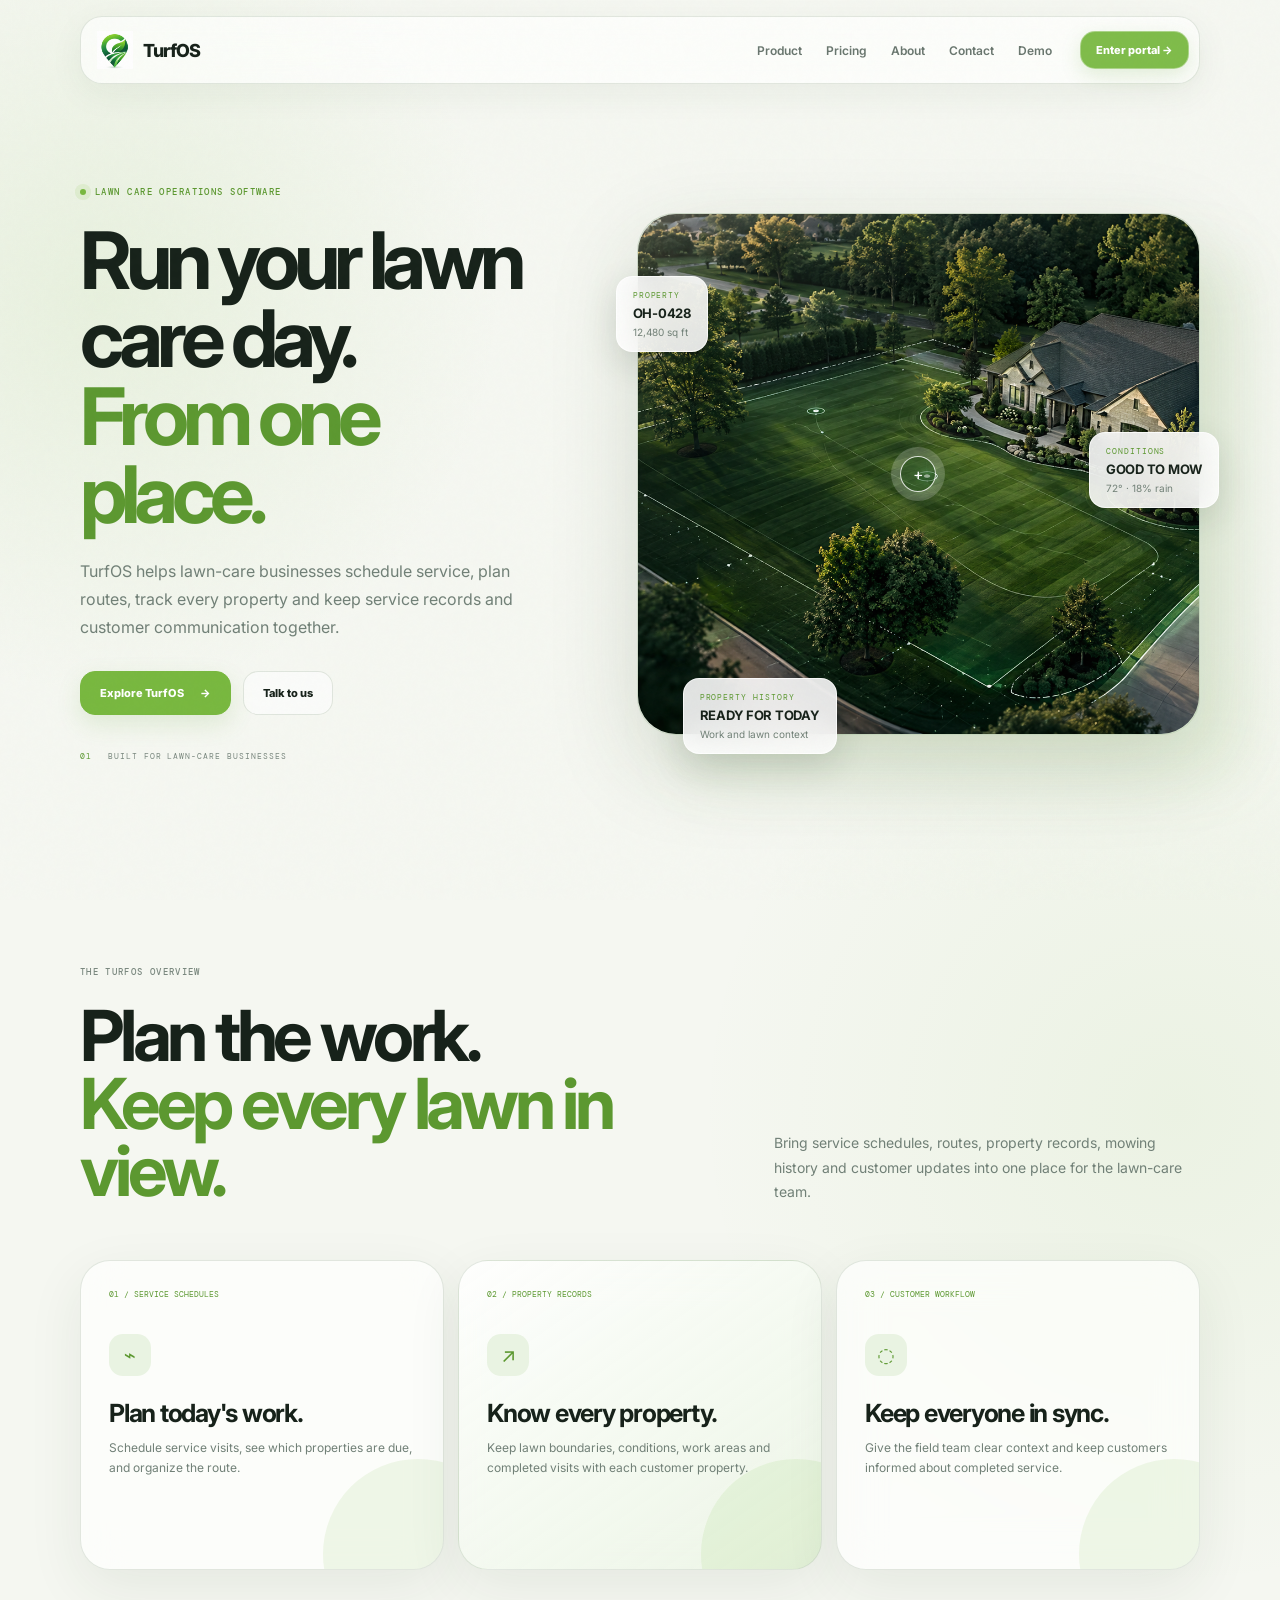
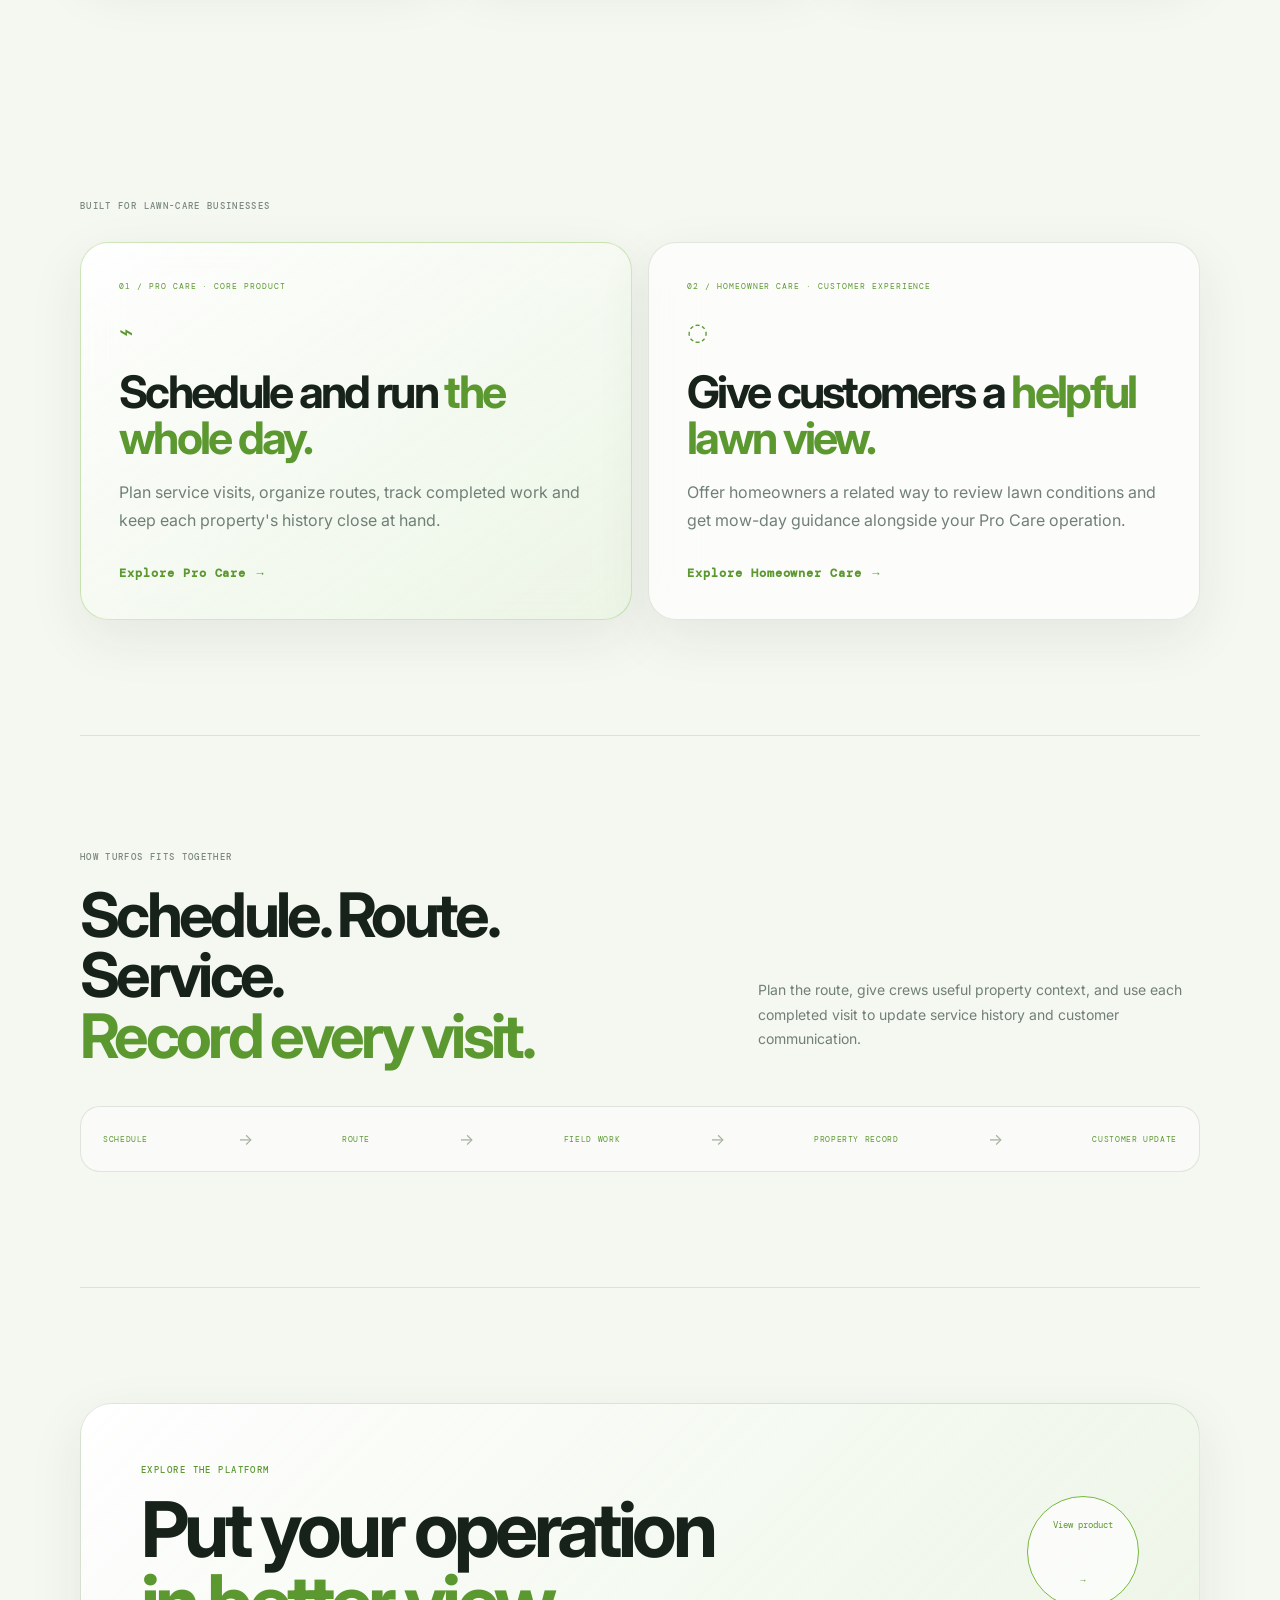
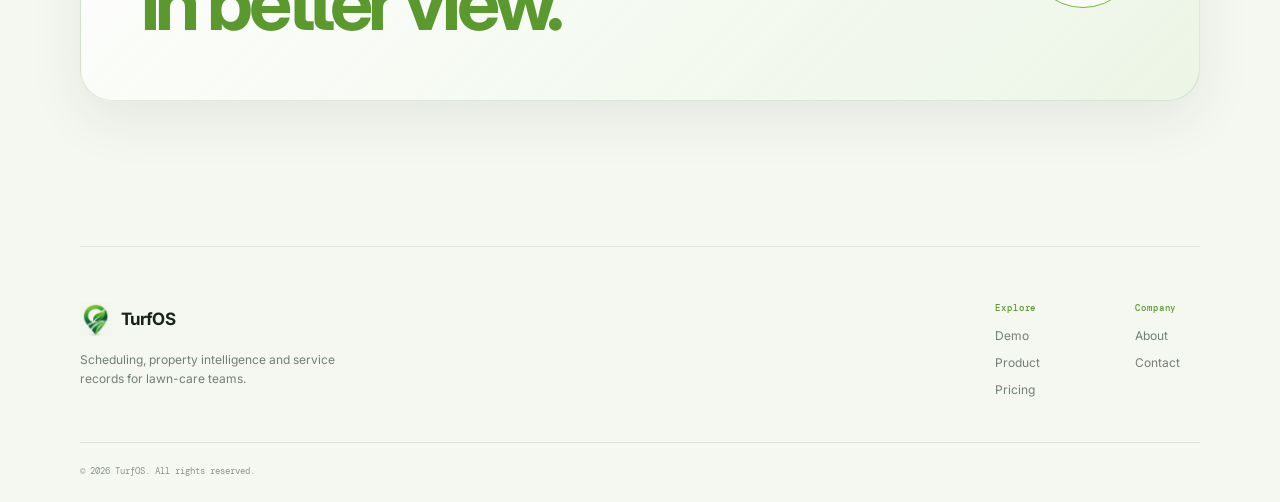
==== index.html @ 292973cb "Add files via upload" ====
<!DOCTYPE html>
<html lang="en">

<head>
  <meta charset="UTF-8">
  <meta name="viewport" content="width=device-width,initial-scale=1.0">
  <title>TurfOS — Home</title>
  <meta name="description" content="TurfOS helps lawn-care businesses schedule service, plan routes, track properties and keep customers informed.">
  <link rel="preconnect" href="https://fonts.googleapis.com">
  <link rel="preconnect" href="https://fonts.gstatic.com" crossorigin>
  <link
    href="https://fonts.googleapis.com/css2?family=DM+Mono:wght@400;500&family=Inter:wght@400;500;600;700;800&display=swap"
    rel="stylesheet">
  <link rel="stylesheet" href="styles/global.css">
  <link rel="stylesheet" href="styles/home.css">
</head>

<body>
  <div class="noise"></div>
  <header class="nav"><a class="logo" href="index.html"><img class="logo-image" src="assets/turfos-logo.png" alt="" aria-hidden="true"><span>TurfOS</span></a>
    <nav class="nav-links"><a href="pages/product.html">Product</a><a href="pages/pricing.html">Pricing</a><a
        href="pages/about.html">About</a><a href="pages/contact.html">Contact</a><a href="pages/demo.html">Demo</a>
    </nav><a class="nav-cta" href="https://business.turfoperatingsystem.com" target="_blank" rel="noopener noreferrer">Enter portal
      <span>→</span></a><button class="menu-toggle" aria-label="Open menu" aria-expanded="false">☰</button>
  </header>
  <div class="mobile-menu"><a href="pages/product.html">Product</a><a href="pages/pricing.html">Pricing</a><a
      href="pages/about.html">About</a><a href="pages/contact.html">Contact</a><a href="pages/demo.html">Demo</a><a
      class="mobile-portal" href="https://business.turfoperatingsystem.com" target="_blank" rel="noopener noreferrer">Enter portal
      <span>→</span></a></div>
  <main>
    <section class="hero">
      <div class="hero-copy">
        <div class="eyebrow"><span class="pulse"></span> LAWN CARE OPERATIONS SOFTWARE</div>
        <h1>Run your lawn care day.<br><em>From one place.</em></h1>
        <p class="hero-text">TurfOS helps lawn-care businesses schedule service, plan routes, track every property and keep service records and customer communication together.</p>
        <div class="hero-actions"><a class="button primary" href="pages/product.html">Explore TurfOS <span>→</span></a><a class="button ghost" href="pages/contact.html">Talk to us</a></div>
        <div class="micro-proof"><span>01</span> BUILT FOR LAWN-CARE BUSINESSES</div>
      </div>
      <div class="hero-visual"><img src="assets/hero-lawn.png" alt="Aerial view of a lawn property">
        <div class="map-card card-a"><span>PROPERTY</span><strong>OH-0428</strong><small>12,480 sq ft</small></div>
        <div class="map-card card-b"><span>CONDITIONS</span><strong>GOOD TO MOW</strong><small>72° · 18% rain</small></div>
        <div class="map-card card-c"><span>PROPERTY HISTORY</span><strong>READY FOR TODAY</strong><small>Work and lawn context</small></div>
        <div class="crosshair">+</div>
      </div>
    </section>

    <section class="overview section reveal">
      <div class="section-label">THE TURFOS OVERVIEW</div>
      <div class="overview-head">
        <h2>Plan the work.<br><span>Keep every lawn in view.</span></h2>
        <p>Bring service schedules, routes, property records, mowing history and customer updates into one place for the lawn-care team.</p>
      </div>
      <div class="overview-cards">
        <article class="overview-card glass"><div class="card-number">01 / SERVICE SCHEDULES</div><div class="overview-icon">⌁</div><h3>Plan today's work.</h3><p>Schedule service visits, see which properties are due, and organize the route.</p></article>
        <article class="overview-card glass featured"><div class="card-number">02 / PROPERTY RECORDS</div><div class="overview-icon">↗</div><h3>Know every property.</h3><p>Keep lawn boundaries, conditions, work areas and completed visits with each customer property.</p></article>
        <article class="overview-card glass"><div class="card-number">03 / CUSTOMER WORKFLOW</div><div class="overview-icon">◌</div><h3>Keep everyone in sync.</h3><p>Give the field team clear context and keep customers informed about completed service.</p></article>
      </div>
    </section>

    <section class="audience section reveal">
      <div class="section-label">BUILT FOR LAWN-CARE BUSINESSES</div>
      <div class="audience-grid">
        <article class="audience-card glass business-primary"><div class="card-index">01 / PRO CARE · CORE PRODUCT</div><div class="audience-icon">⌁</div><h2>Schedule and run <span>the whole day.</span></h2><p>Plan service visits, organize routes, track completed work and keep each property's history close at hand.</p><a class="text-link" href="pages/product.html#operations">Explore Pro Care <span>→</span></a></article>
        <article class="audience-card glass"><div class="card-index">02 / HOMEOWNER CARE · CUSTOMER EXPERIENCE</div><div class="audience-icon">◌</div><h2>Give customers a <span>helpful lawn view.</span></h2><p>Offer homeowners a related way to review lawn conditions and get mow-day guidance alongside your Pro Care operation.</p><a class="text-link" href="pages/product.html#homeowner">Explore Homeowner Care <span>→</span></a></article>
      </div>
    </section>

    <section class="one-system section reveal">
      <div class="section-label">HOW TURFOS FITS TOGETHER</div>
      <div class="one-system-head">
        <h2>Schedule. Route. Service.<br><span>Record every visit.</span></h2>
        <p>Plan the route, give crews useful property context, and use each completed visit to update service history and customer communication.</p>
      </div>
      <div class="system-flow"><div>SCHEDULE</div><i>→</i><div>ROUTE</div><i>→</i><div>FIELD WORK</div><i>→</i><div>PROPERTY RECORD</div><i>→</i><div>CUSTOMER UPDATE</div></div>
    </section>

    <section class="cta section reveal">
      <div class="cta-grid"><div><div class="eyebrow">EXPLORE THE PLATFORM</div><h2>Put your operation<br><em>in better view.</em></h2></div><a class="circle-button" href="pages/product.html">View product <span>→</span></a></div>
    </section>
  </main>
  <footer>
    <div class="footer-brand">
      <div class="footer-logo"><img class="logo-image" src="assets/turfos-logo.png" alt="" aria-hidden="true"><strong>TurfOS</strong></div>
      <p>Scheduling, property intelligence and service records for lawn-care teams.</p>
    </div>
    <div class="footer-links">
      <div><b>Explore</b><a href="pages/demo.html">Demo</a><a href="pages/product.html">Product</a><a
          href="pages/pricing.html">Pricing</a></div>
      <div><b>Company</b><a href="pages/about.html">About</a><a href="pages/contact.html">Contact</a></div>
    </div>
    <div class="copyright">© 2026 TurfOS. All rights reserved.</div>
  </footer>
  <script src="scripts/script.js"></script>
</body>

</html>
---- styles/global.css ----
:root{
  --bg:#f5f7f1;
  --surface:rgba(255,255,255,.68);
  --surface-strong:rgba(255,255,255,.86);
  --surface-soft:rgba(239,246,234,.66);
  --line:rgba(91,117,83,.17);
  --line-strong:rgba(91,117,83,.26);
  --text:#17221a;
  --muted:#718077;
  --green:#78b83f;
  --green-dark:#5c9830;
  --green-pale:#e9f3e2;
  --shadow:0 18px 55px rgba(37,61,36,.08);
  --shadow-hover:0 28px 75px rgba(37,61,36,.13);
  --radius:28px;
  --container:min(1440px, calc(100vw - 160px));
  --sans:"Inter",system-ui,-apple-system,BlinkMacSystemFont,"Segoe UI",sans-serif;
  --mono:"DM Mono",ui-monospace,SFMono-Regular,monospace;
}
*{box-sizing:border-box}
html{scroll-behavior:smooth}
body{
  margin:0;
  min-width:0;
  overflow-x:hidden;
  background:
    radial-gradient(circle at 8% 8%,rgba(120,184,63,.11),transparent 25rem),
    radial-gradient(circle at 92% 30%,rgba(120,184,63,.08),transparent 30rem),
    var(--bg);
  color:var(--text);
  font-family:var(--sans);
  -webkit-font-smoothing:antialiased;
}
img{max-width:100%;display:block}
a{color:inherit}
button,input,textarea{font:inherit}
.noise{position:fixed;inset:0;pointer-events:none;z-index:50;opacity:.018;background-image:url("data:image/svg+xml,%3Csvg viewBox='0 0 160 160' xmlns='http://www.w3.org/2000/svg'%3E%3Cfilter id='n'%3E%3CfeTurbulence type='fractalNoise' baseFrequency='.8' numOctaves='3' stitchTiles='stitch'/%3E%3C/filter%3E%3Crect width='100%25' height='100%25' filter='url(%23n)'/%3E%3C/svg%3E")}
.container{width:var(--container);margin-inline:auto}
.nav{
  position:sticky;top:16px;z-index:40;
  width:var(--container);height:68px;margin:16px auto 0;
  padding:0 10px 0 16px;
  display:flex;align-items:center;gap:28px;
  border:1px solid var(--line);
  border-radius:22px;
  background:rgba(255,255,255,.68);
  backdrop-filter:blur(24px) saturate(145%);
  -webkit-backdrop-filter:blur(24px) saturate(145%);
  box-shadow:0 10px 35px rgba(40,60,40,.06);
}
.logo{display:flex;align-items:center;gap:10px;text-decoration:none;font-weight:800;letter-spacing:-.045em;font-size:18px;margin-right:auto}
.logo-mark{
  width:32px;height:32px;border-radius:11px;display:grid;place-items:center;
  color:#fff;background:linear-gradient(145deg,#91ca58,#65a737);
  box-shadow:0 5px 16px rgba(95,159,50,.22);
  font-size:14px;
}
.nav-links{display:flex;align-items:center;gap:24px}
.nav-links a{text-decoration:none;color:#69766e;font-size:12px;font-weight:600;transition:color .25s}
.nav-links a:hover,.nav-links a.active{color:var(--text)}
.nav-cta{
  flex-shrink:0;
  white-space:nowrap;
  text-decoration:none;background:rgba(120,184,63,.94);color:#fff;
  border:1px solid rgba(255,255,255,.35);border-radius:15px;
  padding:11px 15px;font-size:11px;font-weight:800;
  box-shadow:0 7px 20px rgba(95,159,50,.17);
  transition:transform .25s,box-shadow .25s;
}
.nav-cta:hover{transform:translateY(-2px);box-shadow:0 12px 28px rgba(95,159,50,.22)}
.menu-toggle{display:none;border:0;background:var(--surface-strong);width:42px;height:42px;border-radius:14px;color:var(--text);cursor:pointer}
.mobile-menu{
  display:none;position:fixed;z-index:35;top:92px;left:50%;transform:translateX(-50%);
  width:var(--container);padding:14px;
  border:1px solid var(--line);border-radius:24px;
  background:rgba(255,255,255,.84);backdrop-filter:blur(26px);
  box-shadow:var(--shadow);
}
.mobile-menu.open{display:grid}
.mobile-menu a{padding:15px 14px;border-radius:15px;text-decoration:none;color:var(--text);font-size:14px;font-weight:700}
.mobile-menu a:hover{background:var(--green-pale)}
.mobile-menu .mobile-portal{margin-top:6px;background:var(--green);color:#fff;text-align:center;box-shadow:0 8px 20px rgba(95,159,50,.16)}
.mobile-menu .mobile-portal:hover{background:var(--green-dark);color:#fff}
.eyebrow{font:500 9px var(--mono);letter-spacing:.16em;color:var(--green-dark);display:flex;align-items:center;gap:9px}
.pulse{width:6px;height:6px;border-radius:50%;background:var(--green);box-shadow:0 0 0 5px rgba(120,184,63,.12)}
h1,h2,h3,p{overflow-wrap:break-word}
h1{font-size:clamp(54px,7vw,100px);line-height:.91;letter-spacing:-.075em;margin:24px 0 28px}
h1 em,h2 span{color:var(--green-dark);font-style:normal}
h2{letter-spacing:-.06em}
.lead{font-size:20px;line-height:1.55;color:#6d7b72}
.page-hero{width:var(--container);margin:0 auto;padding:125px 0 90px}
.page-hero p{max-width:650px;color:var(--muted);font-size:17px;line-height:1.7}
.section{width:var(--container);margin-inline:auto;padding:110px 0}
.section-label{font:500 9px var(--mono);letter-spacing:.15em;color:#7a887f}
.button{
  display:inline-flex;align-items:center;justify-content:center;gap:16px;
  border:1px solid var(--line);border-radius:15px;padding:14px 19px;
  text-decoration:none;font-size:11px;font-weight:800;cursor:pointer;
  transition:transform .3s,box-shadow .3s,background .3s;
}
.button:hover{transform:translateY(-3px);box-shadow:0 12px 28px rgba(37,61,36,.10)}
.button.primary{color:#fff;background:var(--green);border-color:var(--green);box-shadow:0 9px 25px rgba(95,159,50,.15)}
.button.ghost{background:rgba(255,255,255,.54);color:var(--text)}
.button.full{width:100%}
.glass{
  background:var(--surface);
  border:1px solid var(--line);
  backdrop-filter:blur(22px) saturate(145%);
  -webkit-backdrop-filter:blur(22px) saturate(145%);
  box-shadow:var(--shadow);
}
footer{
  width:var(--container);margin:30px auto 0;
  border-top:1px solid var(--line);
  padding:55px 0 25px;
  display:grid;grid-template-columns:1fr 1fr;gap:45px;
}
.footer-brand p{color:var(--muted);font-size:12px;max-width:270px;line-height:1.6}
.footer-brand strong{margin-left:9px}
.footer-links{display:flex;justify-content:flex-end;gap:75px}
.footer-links div{display:flex;flex-direction:column;gap:12px}
.footer-links b{font:500 9px var(--mono);color:var(--green-dark);letter-spacing:.1em}
.footer-links a{text-decoration:none;color:var(--muted);font-size:12px}
.footer-links a:hover{color:var(--text)}
.copyright{grid-column:1/-1;border-top:1px solid var(--line);padding-top:22px;color:#8a958d;font:9px var(--mono)}
.reveal{opacity:0;transform:translateY(28px);transition:opacity .8s cubic-bezier(.2,.8,.2,1),transform .8s cubic-bezier(.2,.8,.2,1)}
.reveal.visible{opacity:1;transform:none}

@media(max-width:900px){
  :root{--container:calc(100vw - 32px)}
  .nav{top:8px;margin-top:8px;height:62px;border-radius:19px}
  .nav-links,.nav-cta{display:none}
  .menu-toggle{display:block}
  .page-hero{padding:90px 0 65px}
  h1{font-size:clamp(48px,14vw,76px)}
  .section{padding:75px 0}
  footer{grid-template-columns:1fr;padding-top:45px}
  .footer-links{justify-content:flex-start}
  .copyright{grid-column:1}
}
@media(max-width:560px){
  .mobile-menu{top:78px}
  .page-hero{padding-top:72px}
  .hero-actions{flex-direction:column;align-items:stretch}
  .button{width:100%}
  .footer-links{gap:45px}
}
/* Final TurfOS footer alignment */
footer{width:var(--container);margin:30px auto 0;padding:55px 0 25px;display:grid;grid-template-columns:1fr auto;grid-template-rows:auto auto;column-gap:100px;row-gap:45px;border-top:1px solid var(--line)}.footer-logo{display:flex;align-items:center}.footer-brand strong{margin-left:9px;font-size:17px;letter-spacing:-.04em}.footer-brand p{margin:14px 0 0;color:var(--muted);font-size:12px;line-height:1.6;max-width:270px}.footer-links{display:flex;justify-content:flex-end;align-items:flex-start;gap:75px}.footer-links div{display:flex;flex-direction:column;gap:12px;min-width:65px}.footer-links b{font:500 9px var(--mono);color:var(--green-dark);letter-spacing:.1em;margin-bottom:2px}.footer-links a{text-decoration:none;color:var(--muted);font-size:12px}.copyright{grid-column:1/-1;border-top:1px solid var(--line);padding-top:22px;color:#8a958d;font:9px var(--mono)}@media(max-width:900px){footer{grid-template-columns:1fr;grid-template-rows:auto auto auto;gap:35px;padding-top:45px}.footer-links{justify-content:flex-start}.copyright{grid-column:1}}

/* TurfOS brand mark */
.logo-image{display:block;width:36px;height:38px;flex:0 0 auto;object-fit:contain;mix-blend-mode:multiply}.footer-logo .logo-image{width:32px;height:34px}
---- styles/home.css ----
.home-hero {
    width: var(--container);
    margin: 0 auto;
    min-height: calc(100vh - 110px);
    padding: 105px 0 85px;
    display: grid;
    grid-template-columns: 1fr .92fr;
    gap: 7vw;
    align-items: center
}

.home-hero-copy {
    max-width: 760px
}

.home-hero h1 {
    max-width: 760px;
    margin: 25px 0 28px;
    font-size: clamp(58px, 7.1vw, 104px)
}

.home-hero h1 em {
    display: block
}

.home-hero-copy>p {
    max-width: 650px;
    color: var(--muted);
    font-size: 16px;
    line-height: 1.75
}

.home-note {
    margin-top: 34px;
    color: #7a887f;
    font: 8px var(--mono);
    letter-spacing: .13em
}

.home-note span {
    color: var(--green-dark);
    margin-right: 10px
}

.home-hero-visual {
    position: relative;
    min-height: 580px;
    display: grid;
    place-items: center
}

.home-hero-visual:before {
    content: "";
    position: absolute;
    width: 500px;
    height: 500px;
    border-radius: 50%;
    background: radial-gradient(circle, rgba(120, 184, 63, .18), rgba(120, 184, 63, 0) 67%);
    filter: blur(5px)
}

.orb {
    position: absolute;
    border: 1px solid rgba(120, 184, 63, .17);
    border-radius: 50%
}

.orb-one {
    width: 470px;
    height: 470px
}

.orb-two {
    width: 610px;
    height: 610px;
    border-color: rgba(120, 184, 63, .08)
}

.home-preview {
    position: relative;
    width: min(100%, 550px);
    min-height: 430px;
    border-radius: 34px;
    padding: 25px;
    overflow: hidden;
    background: rgba(255, 255, 255, .72);
    box-shadow: 0 30px 90px rgba(37, 61, 36, .13)
}

.preview-top {
    display: flex;
    justify-content: space-between;
    padding-bottom: 18px;
    border-bottom: 1px solid var(--line);
    font: 8px var(--mono);
    color: #7d8a82
}

.preview-top span:last-child {
    color: var(--green-dark)
}

.preview-main {
    display: flex;
    justify-content: space-between;
    gap: 25px;
    align-items: flex-start;
    padding: 48px 12px 42px
}

.preview-label {
    display: block;
    font: 8px var(--mono);
    letter-spacing: .12em;
    color: var(--green-dark);
    margin-bottom: 12px
}

.preview-copy strong {
    display: block;
    font-size: 42px;
    letter-spacing: -.06em;
    line-height: 1
}

.preview-copy p {
    max-width: 280px;
    color: var(--muted);
    font-size: 12px;
    line-height: 1.65;
    margin-top: 16px
}

.preview-status {
    display: flex;
    align-items: center;
    gap: 8px;
    font: 8px var(--mono);
    color: var(--green-dark);
    white-space: nowrap
}

.preview-status i {
    width: 7px;
    height: 7px;
    border-radius: 50%;
    background: var(--green);
    box-shadow: 0 0 0 7px rgba(120, 184, 63, .1)
}

.preview-grid {
    display: grid;
    grid-template-columns: repeat(3, 1fr);
    border-top: 1px solid var(--line);
    border-bottom: 1px solid var(--line)
}

.preview-grid div {
    padding: 23px 12px;
    border-right: 1px solid var(--line)
}

.preview-grid div:last-child {
    border-right: 0
}

.preview-grid span {
    display: block;
    font: 7px var(--mono);
    color: #849087;
    margin-bottom: 9px
}

.preview-grid strong {
    font-size: 17px;
    letter-spacing: -.03em
}

.preview-bottom {
    display: flex;
    justify-content: space-between;
    padding: 20px 12px 0;
    color: #9aa59e;
    font: 7px var(--mono);
    letter-spacing: .12em
}

.floating-pill {
    position: absolute;
    padding: 10px 13px;
    border: 1px solid var(--line);
    border-radius: 999px;
    background: rgba(255, 255, 255, .78);
    backdrop-filter: blur(18px);
    box-shadow: 0 12px 30px rgba(37, 61, 36, .08);
    font: 7px var(--mono);
    color: var(--green-dark);
    z-index: 2
}

.pill-left {
    left: 0;
    bottom: 85px
}

.pill-right {
    right: 0;
    top: 100px
}

.home-strip {
    width: 100%;
    border-top: 1px solid var(--line);
    border-bottom: 1px solid var(--line);
    min-height: 82px;
    display: flex;
    align-items: center;
    justify-content: center;
    gap: 28px;
    color: #78857d;
    font: 8px var(--mono);
    letter-spacing: .15em
}

.home-strip span {
    color: #b0b9b2
}

.home-strip .green {
    color: var(--green-dark)
}

.overview-head,
.audience-overview-head {
    display: grid;
    grid-template-columns: 1fr .72fr;
    gap: 8vw;
    align-items: end;
    margin-top: 24px
}

.overview-head h2,
.audience-overview-head h2 {
    font-size: clamp(44px, 5.5vw, 76px);
    line-height: .96;
    margin: 0
}

.overview-head p,
.audience-overview-head p {
    color: var(--muted);
    font-size: 14px;
    line-height: 1.75;
    max-width: 570px;
    margin: 0
}

.overview-cards {
    display: grid;
    grid-template-columns: repeat(3, 1fr);
    gap: 14px;
    margin-top: 55px
}

.overview-card {
    min-height: 310px;
    border-radius: 30px;
    padding: 28px;
    display: flex;
    flex-direction: column;
    position: relative;
    overflow: hidden
}

.overview-card:after {
    content: "";
    position: absolute;
    width: 190px;
    height: 190px;
    right: -70px;
    bottom: -80px;
    border-radius: 50%;
    background: rgba(120, 184, 63, .1)
}

.overview-card.featured {
    background: linear-gradient(145deg, rgba(255, 255, 255, .86), rgba(233, 244, 226, .75))
}

.card-number {
    font: 8px var(--mono);
    color: var(--green-dark)
}

.overview-icon {
    width: 42px;
    height: 42px;
    border-radius: 14px;
    display: grid;
    place-items: center;
    margin-top: 35px;
    background: var(--green-pale);
    color: var(--green-dark);
    font-size: 20px
}

.overview-card h3 {
    font-size: 25px;
    letter-spacing: -.05em;
    margin: 22px 0 10px
}

.overview-card p {
    max-width: 330px;
    color: var(--muted);
    font-size: 12px;
    line-height: 1.7;
    margin: 0
}

.story {
    display: grid;
    grid-template-columns: .32fr 1fr;
    column-gap: 7vw;
    row-gap: 45px;
    align-items: start
}

.story-label {
    display: flex;
    justify-content: space-between;
    flex-direction: column;
    min-height: 125px
}

.story-index {
    font: 8px var(--mono);
    color: #a0aaa3
}

.story-content h2 {
    font-size: clamp(46px, 6vw, 84px);
    line-height: .93;
    margin: 0 0 25px
}

.story-content p {
    max-width: 690px;
    color: var(--muted);
    line-height: 1.7
}

.story-content .text-link {
    margin-top: 22px
}

.text-link {
    display: inline-flex;
    gap: 12px;
    align-items: center;
    text-decoration: none;
    color: var(--green-dark);
    font: 500 9px var(--mono);
    letter-spacing: .08em
}

.text-link span {
    transition: transform .25s
}

.text-link:hover span {
    transform: translateX(4px)
}

.story-visual {
    grid-column: 2;
    border-radius: 32px;
    min-height: 250px;
    padding: 35px;
    display: grid;
    grid-template-columns: repeat(4, 1fr);
    gap: 14px;
    align-items: center;
    position: relative;
    overflow: hidden;
    background: linear-gradient(135deg, rgba(255, 255, 255, .82), rgba(238, 246, 234, .6))
}

.flow-line {
    position: absolute;
    left: 12%;
    right: 12%;
    top: 50%;
    height: 1px;
    background: linear-gradient(90deg, var(--line), var(--green), var(--line));
    z-index: 0
}

.flow-node {
    position: relative;
    z-index: 1;
    min-height: 120px;
    padding: 20px;
    border: 1px solid var(--line);
    border-radius: 23px;
    background: rgba(255, 255, 255, .72);
    display: flex;
    flex-direction: column;
    justify-content: center;
    box-shadow: 0 12px 30px rgba(37, 61, 36, .05)
}

.flow-node span {
    font: 8px var(--mono);
    color: var(--green-dark)
}

.flow-node b {
    font-size: 15px;
    margin-top: 13px
}

.flow-node small {
    font-size: 9px;
    color: var(--muted);
    margin-top: 5px
}

.audience-panels {
    display: grid;
    grid-template-columns: 1fr 1fr;
    gap: 14px;
    margin-top: 55px
}

.audience-panel {
    min-height: 350px;
    border-radius: 32px;
    padding: 30px;
    display: flex;
    flex-direction: column;
    justify-content: space-between;
    position: relative;
    overflow: hidden
}

.audience-panel:after {
    content: "";
    position: absolute;
    width: 280px;
    height: 280px;
    border-radius: 50%;
    right: -100px;
    bottom: -130px;
    background: rgba(120, 184, 63, .1)
}

.audience-panel.pro {
    background: linear-gradient(135deg, rgba(255, 255, 255, .86), rgba(237, 245, 233, .72))
}

.audience-panel.home {
    background: linear-gradient(135deg, rgba(247, 250, 245, .86), rgba(255, 255, 255, .76))
}

.panel-top {
    display: flex;
    justify-content: space-between;
    font: 8px var(--mono);
    color: #7f8c84;
    letter-spacing: .1em
}

.panel-top span:last-child {
    color: var(--green-dark)
}

.audience-panel h3 {
    font-size: clamp(35px, 4vw, 54px);
    line-height: .98;
    letter-spacing: -.06em;
    margin: 20px 0 12px
}

.audience-panel p {
    max-width: 500px;
    color: var(--muted);
    font-size: 13px;
    line-height: 1.7
}

.audience-panel .text-link {
    margin-top: 25px
}

.simple-platform {
    display: grid;
    grid-template-columns: .9fr 1.1fr;
    gap: 9vw;
    align-items: center
}

.simple-platform-copy h2 {
    font-size: clamp(42px, 5vw, 67px);
    line-height: .96;
    margin: 20px 0
}

.simple-platform-copy p {
    max-width: 600px;
    color: var(--muted);
    font-size: 14px;
    line-height: 1.75
}

.simple-platform-copy .button {
    margin-top: 15px
}

.simple-platform-visual {
    min-height: 520px;
    display: grid;
    place-items: center;
    position: relative
}

.ecosystem-card {
    position: relative;
    width: min(100%, 590px);
    height: 480px;
    border-radius: 34px;
    overflow: hidden;
    background: linear-gradient(145deg, rgba(255, 255, 255, .83), rgba(236, 245, 231, .62))
}

.eco-center {
    position: absolute;
    left: 50%;
    top: 50%;
    transform: translate(-50%, -50%);
    width: 130px;
    height: 130px;
    border-radius: 50%;
    background: rgba(255, 255, 255, .9);
    border: 1px solid var(--line);
    display: grid;
    place-items: center;
    align-content: center;
    gap: 6px;
    box-shadow: 0 20px 50px rgba(37, 61, 36, .1);
    z-index: 2
}

.eco-center span {
    width: 34px;
    height: 34px;
    display: grid;
    place-items: center;
    border-radius: 11px;
    background: var(--green);
    color: white;
    font-weight: 700
}

.eco-center b {
    font-size: 13px
}

.eco-node {
    position: absolute;
    padding: 15px 18px;
    border: 1px solid var(--line);
    border-radius: 18px;
    background: rgba(255, 255, 255, .72);
    box-shadow: 0 12px 30px rgba(37, 61, 36, .06);
    z-index: 2
}

.eco-node b {
    display: block;
    font-size: 11px
}

.eco-node small {
    display: block;
    color: var(--muted);
    font-size: 8px;
    margin-top: 4px
}

.eco-one {
    left: 11%;
    top: 17%
}

.eco-two {
    right: 10%;
    top: 22%
}

.eco-three {
    left: 12%;
    bottom: 17%
}

.eco-four {
    right: 11%;
    bottom: 14%
}

.eco-line {
    position: absolute;
    height: 1px;
    background: linear-gradient(90deg, var(--line), var(--green));
    transform-origin: left center;
    z-index: 1
}

.line-one {
    width: 150px;
    left: 31%;
    top: 38%;
    transform: rotate(17deg)
}

.line-two {
    width: 155px;
    left: 62%;
    top: 39%;
    transform: rotate(159deg)
}

.line-three {
    width: 155px;
    left: 31%;
    top: 62%;
    transform: rotate(-17deg)
}

.line-four {
    width: 155px;
    left: 62%;
    top: 62%;
    transform: rotate(197deg)
}

.home-cta {
    display: flex;
    justify-content: space-between;
    gap: 50px;
    align-items: end;
    border-top: 1px solid var(--line);
    padding-bottom: 125px
}

.cta-copy {
    max-width: 850px
}

.cta-copy h2 {
    font-size: clamp(45px, 6vw, 80px);
    line-height: .95;
    margin: 20px 0 0
}

.cta-copy h2 em {
    color: var(--green-dark);
    font-style: normal
}

.cta-actions {
    display: flex;
    align-items: center;
    gap: 25px;
    flex-shrink: 0
}

.cta-actions .button {
    white-space: nowrap
}

@media(max-width:1050px) {
    .home-hero {
        grid-template-columns: 1fr;
        min-height: auto;
        gap: 40px
    }

    .home-hero-visual {
        min-height: 500px
    }

    .overview-head,
    .audience-overview-head,
    .simple-platform {
        grid-template-columns: 1fr;
        gap: 25px
    }

    .story {
        grid-template-columns: 1fr
    }

    .story-label {
        min-height: 0;
        display: flex;
        flex-direction: row
    }

    .story-visual {
        grid-column: auto
    }

    .simple-platform-visual {
        min-height: 460px
    }

    .home-cta {
        align-items: flex-start;
        flex-direction: column
    }

    .cta-actions {
        width: 100%
    }
}

@media(max-width:900px) {

    .overview-cards,
    .audience-panels {
        grid-template-columns: 1fr
    }

    .overview-card {
        min-height: 260px
    }

    .story-visual {
        grid-template-columns: 1fr 1fr
    }

    .flow-line {
        left: 25%;
        right: 25%;
        top: 25%;
        bottom: 25%;
        width: 1px;
        height: auto;
        background: linear-gradient(var(--line), var(--green), var(--line))
    }

    .home-strip {
        gap: 14px;
        flex-wrap: wrap;
        padding: 20px
    }

    .home-hero {
        padding-top: 80px
    }

    .home-hero-visual {
        min-height: 450px
    }

    .home-preview {
        min-height: 390px
    }

    .floating-pill {
        display: none
    }
}

@media(max-width:560px) {
    .home-hero h1 {
        font-size: clamp(50px, 15vw, 72px)
    }

    .home-hero-visual {
        min-height: 360px
    }

    .orb-one {
        width: 300px;
        height: 300px
    }

    .orb-two {
        width: 380px;
        height: 380px
    }

    .home-preview {
        min-height: 340px;
        padding: 18px;
        border-radius: 25px
    }

    .preview-main {
        padding: 35px 5px 30px;
        display: block
    }

    .preview-copy strong {
        font-size: 31px
    }

    .preview-status {
        margin-top: 20px
    }

    .preview-grid {
        grid-template-columns: 1fr
    }

    .preview-grid div {
        border-right: 0;
        border-bottom: 1px solid var(--line);
        padding: 15px
    }

    .preview-grid div:last-child {
        border-bottom: 0
    }

    .preview-bottom {
        padding-top: 15px
    }

    .story-visual {
        grid-template-columns: 1fr;
        padding: 20px
    }

    .flow-line {
        display: none
    }

    .flow-node {
        min-height: 90px
    }

    .ecosystem-card {
        height: 390px
    }

    .eco-one {
        left: 6%;
        top: 12%
    }

    .eco-two {
        right: 6%;
        top: 18%
    }

    .eco-three {
        left: 6%;
        bottom: 12%
    }

    .eco-four {
        right: 6%;
        bottom: 10%
    }

    .eco-center {
        width: 110px;
        height: 110px
    }

    .line-one,
    .line-two,
    .line-three,
    .line-four {
        width: 95px
    }

    .cta-actions {
        align-items: stretch;
        flex-direction: column
    }

    .cta-actions .button {
        width: 100%
    }
}
/* Restore the current homepage markup's layout. */
.hero {
    width: var(--container);
    min-height: min(760px, calc(100vh - 100px));
    margin: 0 auto;
    padding: clamp(64px, 8vw, 112px) 0 clamp(56px, 7vw, 92px);
    display: grid;
    grid-template-columns: minmax(0, .92fr) minmax(0, 1.08fr);
    align-items: center;
    gap: clamp(36px, 6vw, 88px);
}

.hero-copy { max-width: 640px; position: relative; z-index: 1; }
.hero-copy h1 {
    max-width: 650px;
    margin: 24px 0 24px;
    font-size: clamp(52px, 6.2vw, 86px);
    line-height: .98;
    letter-spacing: -.075em;
}
.hero-copy h1 em { display: block; color: var(--green-dark); font-style: normal; }
.hero-text { max-width: 540px; color: var(--muted); font-size: clamp(15px, 1.25vw, 17px); line-height: 1.75; }
.hero-actions { display: flex; align-items: center; flex-wrap: wrap; gap: 12px; margin-top: 30px; }
.micro-proof { margin-top: 36px; color: #7a887f; font: 8px var(--mono); letter-spacing: .12em; }
.micro-proof span { color: var(--green-dark); margin-right: 10px; }
.hero-visual {
    position: relative;
    isolation: isolate;
    min-width: 0;
    width: 100%;
    aspect-ratio: 1.08 / 1;
    max-height: 590px;
    border: 1px solid rgba(91,117,83,.18);
    border-radius: clamp(24px, 3vw, 38px);
    background: #e9f0e4;
    box-shadow: 0 30px 90px rgba(37,61,36,.15);
}
.hero-visual:before { content:""; position:absolute; z-index:-1; inset:8% -8% -8% 8%; border-radius:inherit; background:rgba(120,184,63,.11); filter:blur(30px); }
.hero-visual > img { width:100%; height:100%; object-fit:cover; border-radius:inherit; }
.map-card {
    position:absolute; z-index:2; display:flex; flex-direction:column; gap:5px;
    padding:13px 16px; border:1px solid rgba(255,255,255,.75); border-radius:16px;
    background:rgba(255,255,255,.88); backdrop-filter:blur(16px);
    box-shadow:0 12px 34px rgba(31,54,31,.15);
}
.map-card span { color:var(--green-dark); font:8px var(--mono); letter-spacing:.12em; }
.map-card strong { color:var(--text); font-size:13px; letter-spacing:-.02em; }
.map-card small { color:var(--muted); font-size:10px; }
.card-a { left:-22px; top:12%; }
.card-b { right:-20px; top:42%; }
.card-c { left:8%; bottom:-20px; }
.crosshair { position:absolute; left:50%; top:50%; display:grid; place-items:center; width:36px; height:36px; transform:translate(-50%,-50%); border:1px solid rgba(255,255,255,.85); border-radius:50%; color:white; background:rgba(54,94,46,.48); box-shadow:0 0 0 9px rgba(255,255,255,.2); }
.ticker { border-block:1px solid var(--line); overflow:hidden; }
.ticker-inner { width:var(--container); min-height:78px; margin:auto; display:flex; align-items:center; justify-content:space-between; gap:22px; color:#78857d; font:8px var(--mono); letter-spacing:.13em; }
.section { width:var(--container); margin-inline:auto; padding:clamp(72px, 9vw, 120px) 0; }
.audience-grid { display:grid; grid-template-columns:repeat(2,minmax(0,1fr)); gap:16px; margin-top:30px; }
.audience-card { min-height:310px; padding:clamp(24px,3vw,38px); border-radius:var(--radius); }
.audience-card h2 { max-width:500px; font-size:clamp(30px,3.5vw,48px); line-height:1.02; margin:24px 0 14px; }
.audience-card p, .foundation-grid p, .intelligence p { color:var(--muted); line-height:1.75; }
.audience-icon { margin-top:26px; color:var(--green-dark); font-size:24px; }
.card-index { color:var(--green-dark); font:8px var(--mono); letter-spacing:.12em; }
.text-link { display:inline-flex; gap:10px; margin-top:15px; text-decoration:none; font-size:12px; font-weight:700; }
.foundation-grid { display:grid; grid-template-columns:1fr .8fr; gap:8vw; align-items:start; margin-top:26px; }
.foundation-grid h2, .intelligence h2 { margin:0; font-size:clamp(38px,5.3vw,72px); line-height:.98; }
.property-ui { margin-top:44px; padding:22px; border-radius:var(--radius); }
.ui-bar { display:flex; justify-content:space-between; gap:12px; padding-bottom:16px; border-bottom:1px solid var(--line); color:var(--muted); font:8px var(--mono); }
.property-layout { display:grid; grid-template-columns:.6fr 1fr; gap:22px; padding-top:20px; }
.property-data { display:grid; grid-template-columns:1fr; gap:9px; align-content:center; }
.data-label { color:var(--muted); font:8px var(--mono); letter-spacing:.1em; }
.property-data strong { margin-bottom:8px; font-size:14px; }
.property-data .good { color:var(--green-dark); }
.property-map { position:relative; min-height:300px; overflow:hidden; border-radius:18px; background:linear-gradient(135deg,#e7efdf,#d3e3ca); }
.map-grid { position:absolute; inset:0; opacity:.4; background-image:linear-gradient(rgba(255,255,255,.8) 1px,transparent 1px),linear-gradient(90deg,rgba(255,255,255,.8) 1px,transparent 1px); background-size:32px 32px; }
.property-shape { position:absolute; inset:16% 20%; border:3px solid rgba(79,137,57,.75); border-radius:42% 32% 39% 28%; background:rgba(120,184,63,.17); transform:rotate(-8deg); }
.map-dot { position:absolute; width:9px; height:9px; border:2px solid #fff; border-radius:50%; background:var(--green-dark); box-shadow:0 2px 8px #607c51; }
.d1{left:35%;top:34%}.d2{left:61%;top:45%}.d3{left:49%;top:67%}
.zone-label { position:absolute; padding:5px 7px; border-radius:6px; background:rgba(255,255,255,.82); color:var(--green-dark); font:7px var(--mono); }
.z1{left:37%;top:51%}.z2{left:56%;top:60%}
.intelligence-grid { display:grid; grid-template-columns:repeat(2,minmax(0,1fr)); gap:14px; margin-top:32px; }
.feature { position:relative; min-height:250px; padding:28px; overflow:hidden; border:1px solid var(--line); border-radius:var(--radius); background:var(--surface); }
.feature.large { grid-row:span 2; min-height:514px; }
.feature-top { display:flex; justify-content:space-between; color:var(--green-dark); font:8px var(--mono); letter-spacing:.1em; }
.feature-icon { margin-top:38px; color:var(--green-dark); font-size:24px; }
.feature h3 { max-width:460px; font-size:clamp(23px,2.5vw,34px); line-height:1.06; letter-spacing:-.05em; }
.feature p { max-width:440px; font-size:13px; }
.home-cta { display:flex; align-items:center; justify-content:space-between; gap:35px; padding:35px; border-radius:var(--radius); }
.home-cta h2 { font-size:clamp(36px,5vw,66px); line-height:.98; margin:14px 0; }
.home-cta p { max-width:560px; color:var(--muted); line-height:1.7; }

@media (max-width:1050px) {
    .hero { grid-template-columns:minmax(0,.9fr) minmax(0,1.1fr); gap:34px; }
    .hero-copy h1 { font-size:clamp(48px,6vw,68px); }
    .card-b { right:-10px; }
}
@media (max-width:760px) {
    .hero { min-height:0; grid-template-columns:1fr; gap:42px; padding-top:68px; }
    .hero-copy { max-width:680px; }
    .hero-copy h1 { font-size:clamp(48px,10vw,72px); }
    .hero-visual { width:min(100%,620px); justify-self:center; aspect-ratio:1.15 / 1; }
    .card-a { left:10px; }
    .card-b { right:10px; }
    .card-c { left:20px; bottom:12px; }
    .ticker-inner { justify-content:flex-start; overflow:auto; white-space:nowrap; }
    .audience-grid, .foundation-grid, .intelligence-grid { grid-template-columns:1fr; }
    .feature.large { grid-row:auto; min-height:340px; }
    .home-cta { align-items:flex-start; flex-direction:column; }
    .property-layout { grid-template-columns:1fr; }
    .property-data { grid-template-columns:repeat(2,minmax(0,1fr)); }
    .property-data strong { margin-bottom:2px; }
}
@media (max-width:480px) {
    .hero { padding-top:48px; }
    .hero-copy h1 { font-size:clamp(43px,11vw,56px); }
    .hero-actions { align-items:stretch; flex-direction:column; }
    .hero-actions .button { width:100%; }
    .hero-visual { aspect-ratio:.95 / 1; }
    .map-card { padding:10px 12px; }
    .map-card strong { font-size:11px; }
    .map-card small { font-size:9px; }
    .card-a { left:8px; top:8%; }
    .card-b { right:8px; top:48%; }
    .card-c { left:8px; bottom:8px; }
    .property-ui { padding:14px; }
    .property-map { min-height:230px; }
}

/* Layout for the weather and homeowner sections in index.html. */
.weather-section {
    display: grid;
    grid-template-columns: minmax(0, 1fr) minmax(340px, .9fr);
    gap: clamp(40px, 7vw, 100px);
    align-items: center;
    border-top: 1px solid var(--line);
}
.weather-copy h2 {
    max-width: 650px;
    margin: 20px 0 20px;
    font-size: clamp(42px, 5vw, 68px);
    line-height: .98;
}
.weather-copy h2 span { color: var(--green-dark); }
.weather-copy > p { max-width: 620px; color: var(--muted); font-size: 15px; line-height: 1.75; }
.weather-card {
    min-width: 0;
    padding: clamp(24px, 3vw, 36px);
    border-radius: 28px;
}
.weather-top { display:flex; justify-content:space-between; align-items:center; gap:15px; color:#7e8b83; font:8px var(--mono); letter-spacing:.1em; }
.weather-top strong { color:var(--green-dark); }
.temp { margin:34px 0 30px; font-size:clamp(76px, 9vw, 112px); line-height:.85; letter-spacing:-.09em; }
.weather-grid { display:grid; grid-template-columns:repeat(2,minmax(0,1fr)); gap:1px; overflow:hidden; border:1px solid var(--line); border-radius:17px; background:var(--line); }
.weather-grid > div { min-width:0; padding:16px; background:rgba(255,255,255,.62); }
.weather-grid span { display:block; margin-bottom:8px; color:#7e8b83; font:8px var(--mono); letter-spacing:.06em; }
.weather-grid strong { font-size:14px; }
.decision { display:grid; grid-template-columns:minmax(0,1fr) minmax(0,.85fr); gap:clamp(40px,8vw,115px); align-items:center; border-top:1px solid var(--line); }
.decision-card { padding:clamp(25px,3.5vw,44px); border-radius:28px; }
.decision-question { color:var(--green-dark); font:9px var(--mono); letter-spacing:.12em; }
.decision-answer { display:flex; align-items:center; gap:11px; margin:22px 0 14px; font-size:clamp(24px,3vw,36px); font-weight:750; letter-spacing:-.05em; }
.decision-dot { flex:0 0 auto; width:10px; height:10px; border-radius:50%; background:var(--green); box-shadow:0 0 0 7px rgba(120,184,63,.12); }
.decision-card p { max-width:540px; margin:0; color:var(--muted); font-size:13px; line-height:1.7; }
.decision-copy h2 { max-width:540px; margin:20px 0 0; font-size:clamp(36px,4.6vw,62px); line-height:1; }
.decision-copy h2 span { color:var(--green-dark); }
.operations { border-top:1px solid var(--line); }
.operations-grid { display:grid; grid-template-columns:minmax(0,1fr) minmax(320px,.9fr); gap:clamp(40px,8vw,110px); align-items:center; margin-top:28px; }
.operations-grid h2,.health-header h2,.customer-copy h2,.one-system-head h2 { margin:0 0 20px; font-size:clamp(38px,4.8vw,66px); line-height:.98; }
.operations-grid h2 span,.health-header h2 span,.customer-copy h2 span,.one-system-head h2 span { color:var(--green-dark); }
.operations-grid p { max-width:600px; color:var(--muted); line-height:1.75; }
.route-card { padding:24px; border-radius:24px; }
.route-head,.route-foot { display:flex; justify-content:space-between; gap:14px; color:#7c897f; font:8px var(--mono); letter-spacing:.08em; }
.route-head { padding-bottom:16px; border-bottom:1px solid var(--line); }
.route-head strong,.route-foot span:last-child { color:var(--green-dark); }
.route-row { display:grid; grid-template-columns:36px 1fr auto; align-items:center; gap:12px; padding:17px 0; border-bottom:1px solid var(--line); font-size:12px; }
.route-row b { color:var(--green-dark); font:9px var(--mono); }
.route-row small { color:var(--muted); font:9px var(--mono); }
.route-foot { padding-top:17px; }
.health { border-top:1px solid var(--line); }
.health-header { display:grid; grid-template-columns:minmax(0,1fr) minmax(260px,.65fr); gap:60px; align-items:end; }
.health-header h2 { margin-top:18px; }
.health-header > p { margin:0 0 5px; color:var(--muted); font-size:14px; line-height:1.7; }
.health-home-grid { display:grid; grid-template-columns:.8fr 1.2fr; gap:18px; margin-top:34px; }
.health-tags { display:flex; align-content:start; flex-wrap:wrap; gap:9px; }
.health-tags span { padding:11px 13px; border:1px solid var(--line); border-radius:999px; background:rgba(255,255,255,.58); color:#748178; font:8px var(--mono); }
.health-signal { padding:25px; border-radius:24px; }
.health-signal > div { display:flex; justify-content:space-between; font:8px var(--mono); color:#7c897f; }
.health-signal > div strong { color:var(--green-dark); }
.health-signal p { color:var(--muted); font-size:13px; line-height:1.7; }
.signal-meter { display:flex; gap:5px; margin:20px 0 10px; }
.signal-meter i { height:5px; flex:1; border-radius:5px; background:var(--green-pale); }
.signal-meter i:first-child,.signal-meter i:nth-child(2),.signal-meter i:nth-child(3) { background:var(--green); }
.health-signal small { color:#8a958d; font:8px var(--mono); }
.customer { display:grid; grid-template-columns:minmax(0,1fr) minmax(300px,.75fr); gap:clamp(40px,8vw,110px); align-items:center; border-top:1px solid var(--line); }
.customer-copy h2 { margin-top:18px; }
.customer-copy p { max-width:600px; color:var(--muted); font-size:14px; line-height:1.75; }
.customer-card { padding:25px; border-radius:24px; }
.customer-card-head { display:flex; justify-content:space-between; gap:10px; padding-bottom:17px; border-bottom:1px solid var(--line); color:#7c897f; font:8px var(--mono); }
.customer-card-head strong { color:var(--green-dark); }
.service-check { padding:14px 0; border-bottom:1px solid var(--line); color:var(--green-dark); font-size:14px; }
.service-check span { margin-left:10px; color:var(--text); font-size:12px; }
.invoice { display:flex; justify-content:space-between; align-items:center; padding:18px 0; color:#7c897f; font:8px var(--mono); }
.invoice strong { color:var(--text); font:700 20px var(--sans); }
.mini-action { width:100%; padding:13px; border:0; border-radius:13px; background:var(--green-pale); color:var(--green-dark); font-size:11px; font-weight:700; }
.one-system { border-top:1px solid var(--line); }
.one-system-head { display:grid; grid-template-columns:1fr .75fr; gap:7vw; align-items:end; margin-top:22px; }
.one-system-head h2 { margin:0; }
.one-system-head p { color:var(--muted); font-size:14px; line-height:1.75; }
.system-flow { display:flex; align-items:center; justify-content:space-between; gap:10px; margin-top:40px; padding:22px; border:1px solid var(--line); border-radius:20px; background:rgba(255,255,255,.5); }
.system-flow div { color:var(--green-dark); font:8px var(--mono); letter-spacing:.08em; }
.system-flow i { color:#a5b19f; font-style:normal; }
.cta { border-top:1px solid var(--line); }
.cta-grid { display:flex; justify-content:space-between; align-items:center; gap:32px; padding:clamp(28px,5vw,60px); border:1px solid var(--line); border-radius:32px; background:linear-gradient(135deg,rgba(255,255,255,.9),rgba(233,244,226,.72)); box-shadow:var(--shadow); }
.cta-grid h2 { margin:18px 0 0; font-size:clamp(44px,6vw,78px); line-height:.95; }
.cta-grid h2 em { color:var(--green-dark); font-style:normal; }
.circle-button { flex:0 0 auto; width:112px; height:112px; display:grid; place-items:center; border:1px solid var(--green); border-radius:50%; background:rgba(255,255,255,.7); color:var(--green-dark); text-decoration:none; font:9px var(--mono); }
@media(max-width:900px) {
    .weather-section,.decision,.operations-grid,.health-header,.health-home-grid,.customer,.one-system-head { grid-template-columns:1fr; gap:30px; }
    .weather-card { width:100%; }
    .health-header { align-items:start; }
    .system-flow { flex-wrap:wrap; justify-content:flex-start; gap:14px; }
    .system-flow i { margin:0 4px; }
}
@media(max-width:560px) {
    .weather-grid > div { padding:13px 11px; }
    .weather-grid strong { font-size:12px; }
    .decision-card,.route-card,.health-signal,.customer-card { padding:20px; }
    .cta-grid { align-items:flex-start; flex-direction:column; }
    .circle-button { width:88px; height:88px; }
}

/* Keep the business product visually primary over the homeowner companion. */
.audience-card.business-primary { background:linear-gradient(145deg,rgba(255,255,255,.9),rgba(233,244,226,.76)); border-color:rgba(120,184,63,.32); }
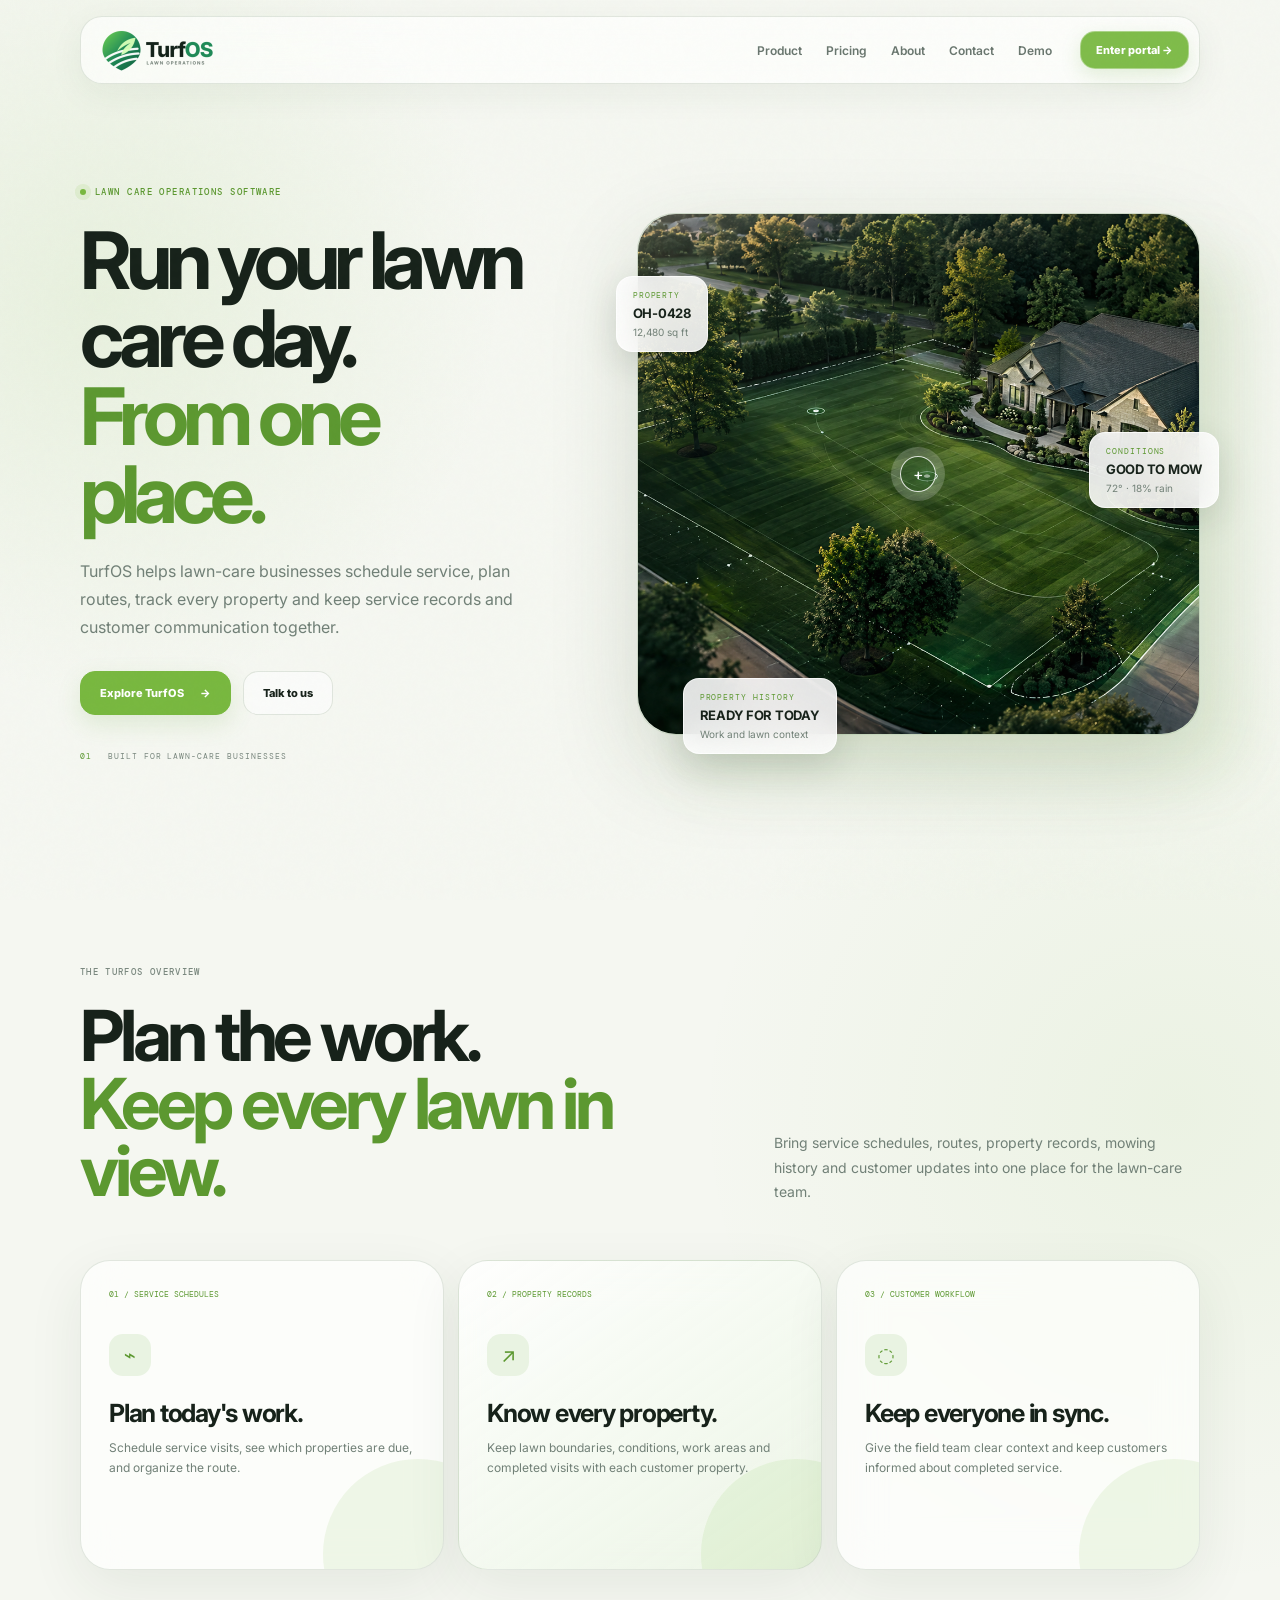
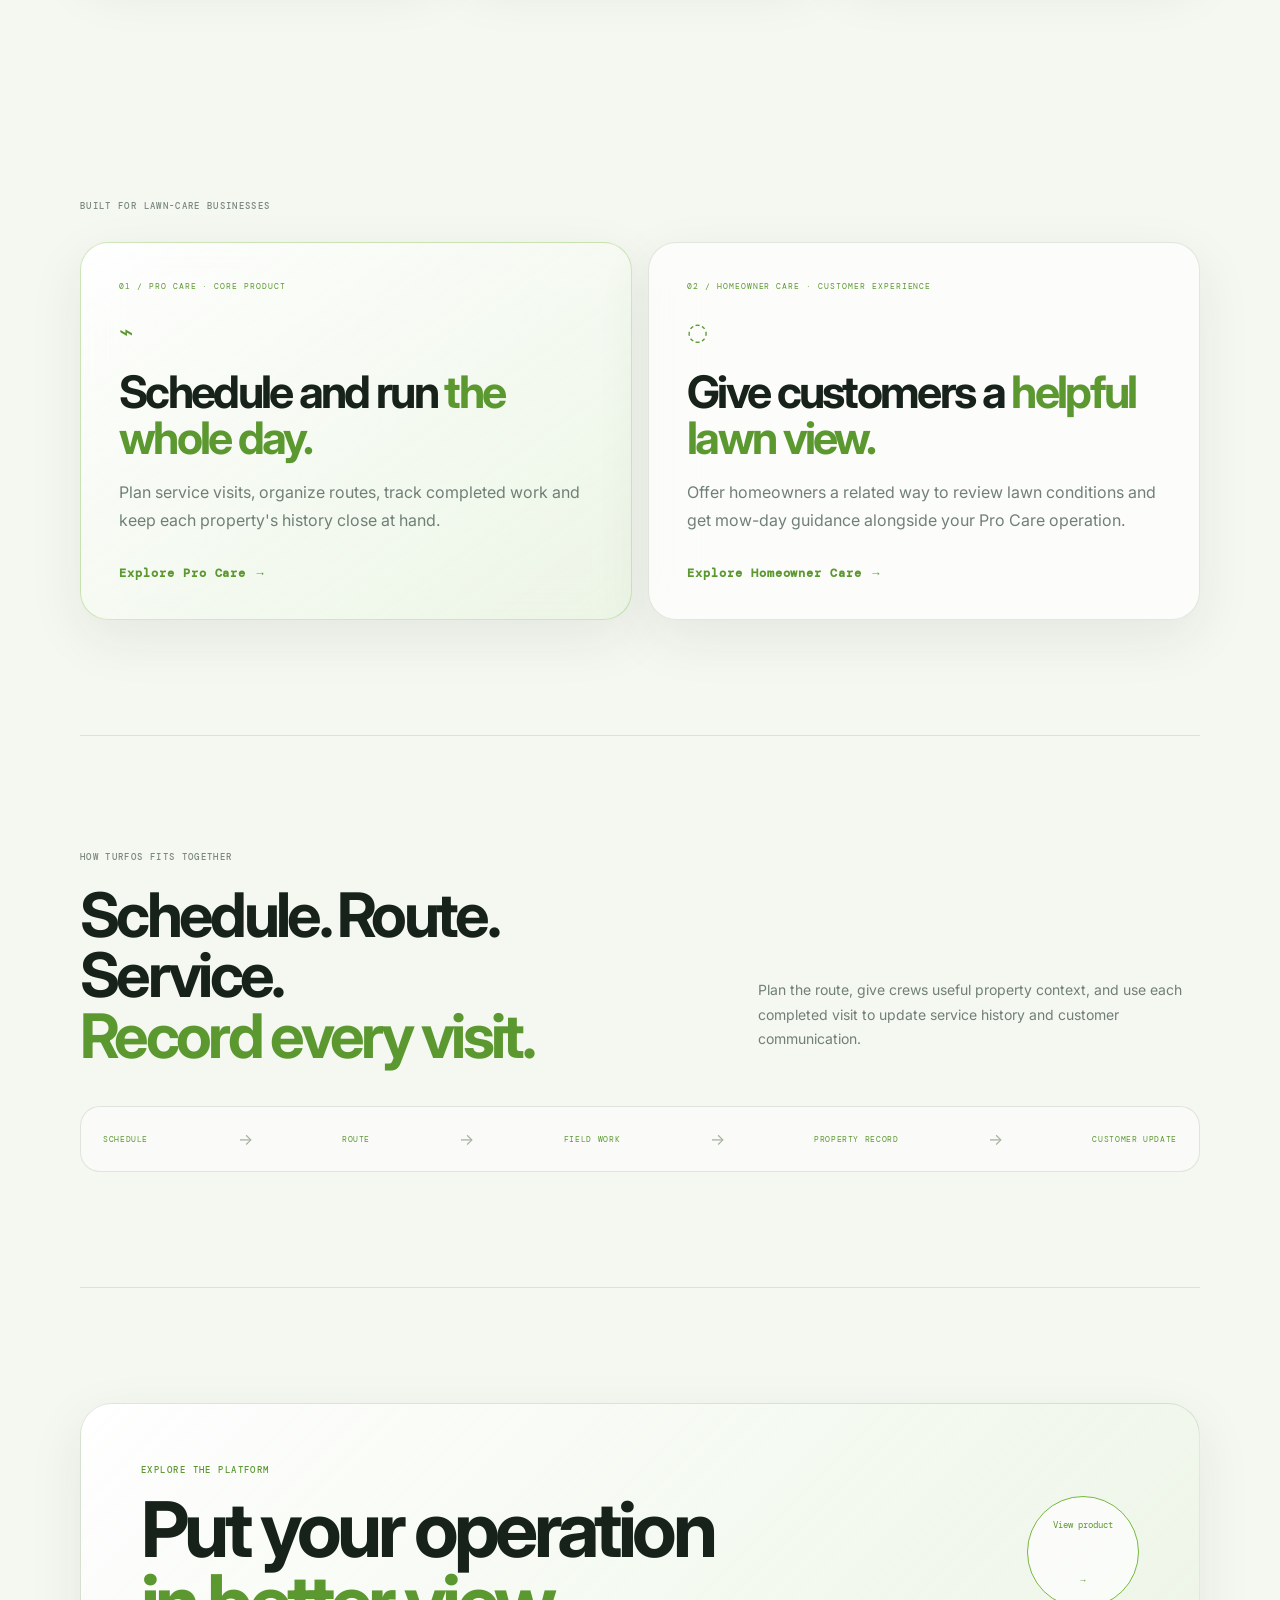
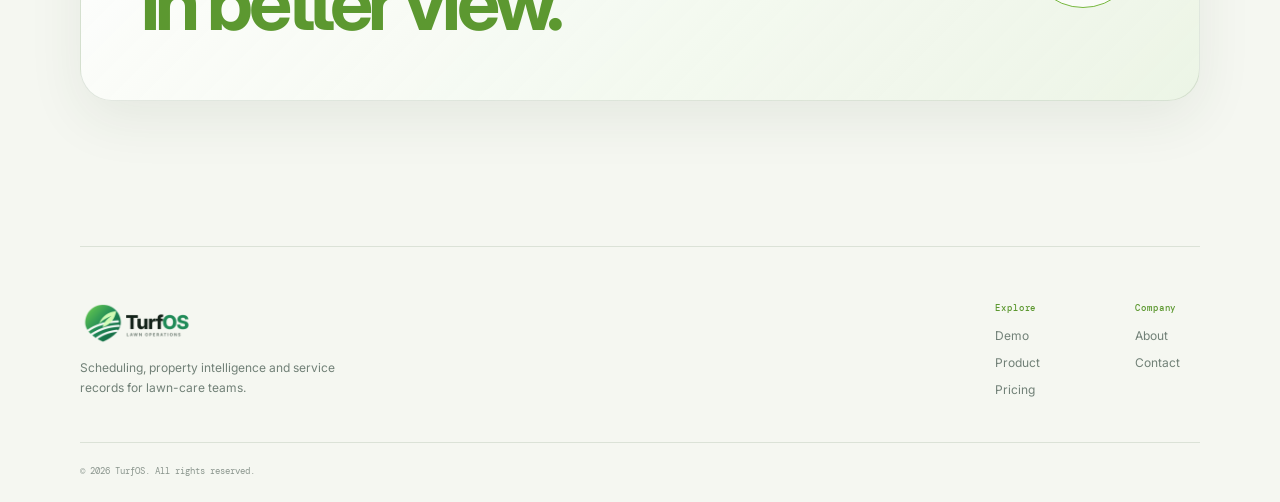
==== commit baf111d7: "Website Update" ====
--- a/index.html
+++ b/index.html
@@ -5,6 +5,7 @@
   <meta charset="UTF-8">
   <meta name="viewport" content="width=device-width,initial-scale=1.0">
   <title>TurfOS — Home</title>
+  <link rel="icon" type="image/png" href="assets/icon-192.png">
   <meta name="description" content="TurfOS helps lawn-care businesses schedule service, plan routes, track properties and keep customers informed.">
   <link rel="preconnect" href="https://fonts.googleapis.com">
   <link rel="preconnect" href="https://fonts.gstatic.com" crossorigin>
@@ -17,7 +18,7 @@
 
 <body>
   <div class="noise"></div>
-  <header class="nav"><a class="logo" href="index.html"><img class="logo-image" src="assets/turfos-logo.png" alt="" aria-hidden="true"><span>TurfOS</span></a>
+  <header class="nav"><a class="logo" href="index.html"><img class="logo-image" src="assets/turfos-logo.png" alt="TurfOS"></a>
     <nav class="nav-links"><a href="pages/product.html">Product</a><a href="pages/pricing.html">Pricing</a><a
         href="pages/about.html">About</a><a href="pages/contact.html">Contact</a><a href="pages/demo.html">Demo</a>
     </nav><a class="nav-cta" href="https://business.turfoperatingsystem.com" target="_blank" rel="noopener noreferrer">Enter portal
@@ -80,7 +81,7 @@
   </main>
   <footer>
     <div class="footer-brand">
-      <div class="footer-logo"><img class="logo-image" src="assets/turfos-logo.png" alt="" aria-hidden="true"><strong>TurfOS</strong></div>
+      <div class="footer-logo"><img class="logo-image" src="assets/turfos-logo.png" alt="TurfOS"></div>
       <p>Scheduling, property intelligence and service records for lawn-care teams.</p>
     </div>
     <div class="footer-links">
--- a/styles/global.css
+++ b/styles/global.css
@@ -150,4 +150,4 @@
 footer{width:var(--container);margin:30px auto 0;padding:55px 0 25px;display:grid;grid-template-columns:1fr auto;grid-template-rows:auto auto;column-gap:100px;row-gap:45px;border-top:1px solid var(--line)}.footer-logo{display:flex;align-items:center}.footer-brand strong{margin-left:9px;font-size:17px;letter-spacing:-.04em}.footer-brand p{margin:14px 0 0;color:var(--muted);font-size:12px;line-height:1.6;max-width:270px}.footer-links{display:flex;justify-content:flex-end;align-items:flex-start;gap:75px}.footer-links div{display:flex;flex-direction:column;gap:12px;min-width:65px}.footer-links b{font:500 9px var(--mono);color:var(--green-dark);letter-spacing:.1em;margin-bottom:2px}.footer-links a{text-decoration:none;color:var(--muted);font-size:12px}.copyright{grid-column:1/-1;border-top:1px solid var(--line);padding-top:22px;color:#8a958d;font:9px var(--mono)}@media(max-width:900px){footer{grid-template-columns:1fr;grid-template-rows:auto auto auto;gap:35px;padding-top:45px}.footer-links{justify-content:flex-start}.copyright{grid-column:1}}
 
 /* TurfOS brand mark */
-.logo-image{display:block;width:36px;height:38px;flex:0 0 auto;object-fit:contain;mix-blend-mode:multiply}.footer-logo .logo-image{width:32px;height:34px}
+.logo-image{display:block;width:160px;height:auto;flex:0 0 auto;object-fit:contain}.footer-logo .logo-image{width:150px;height:auto}
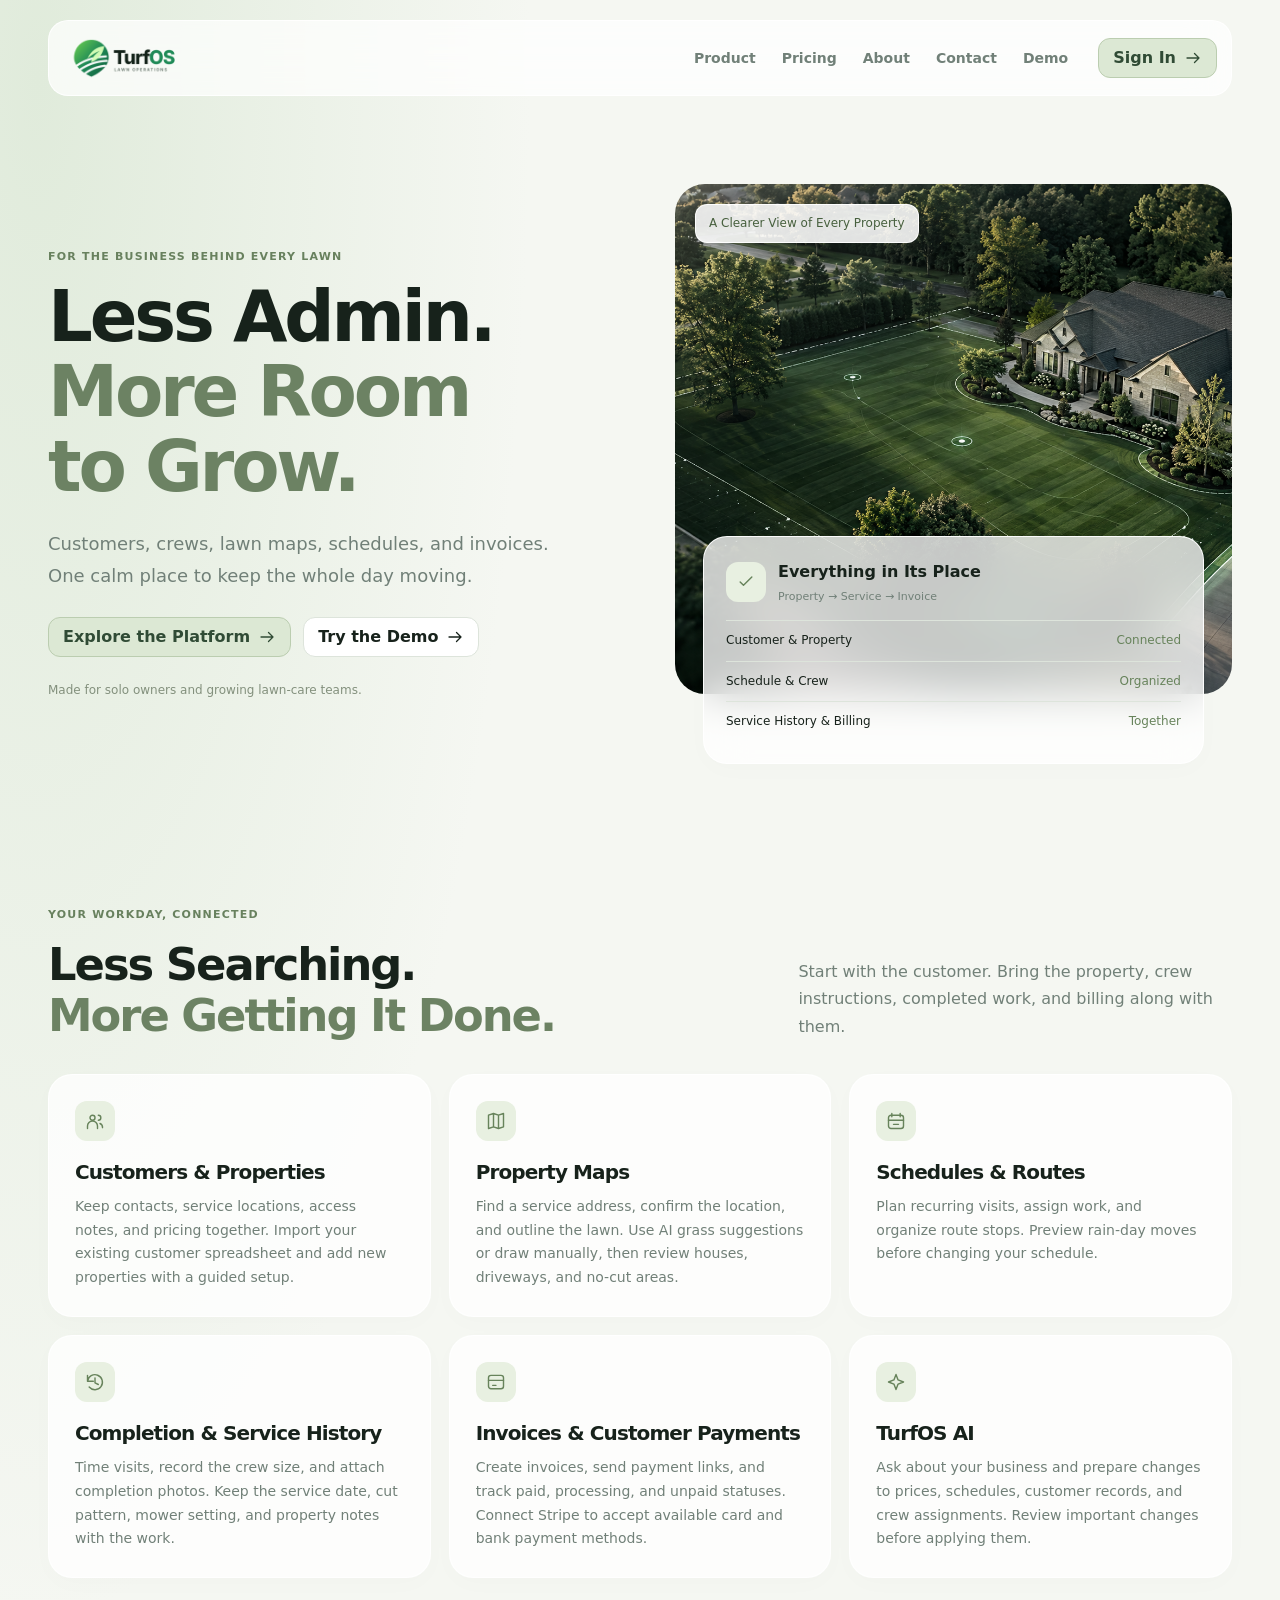
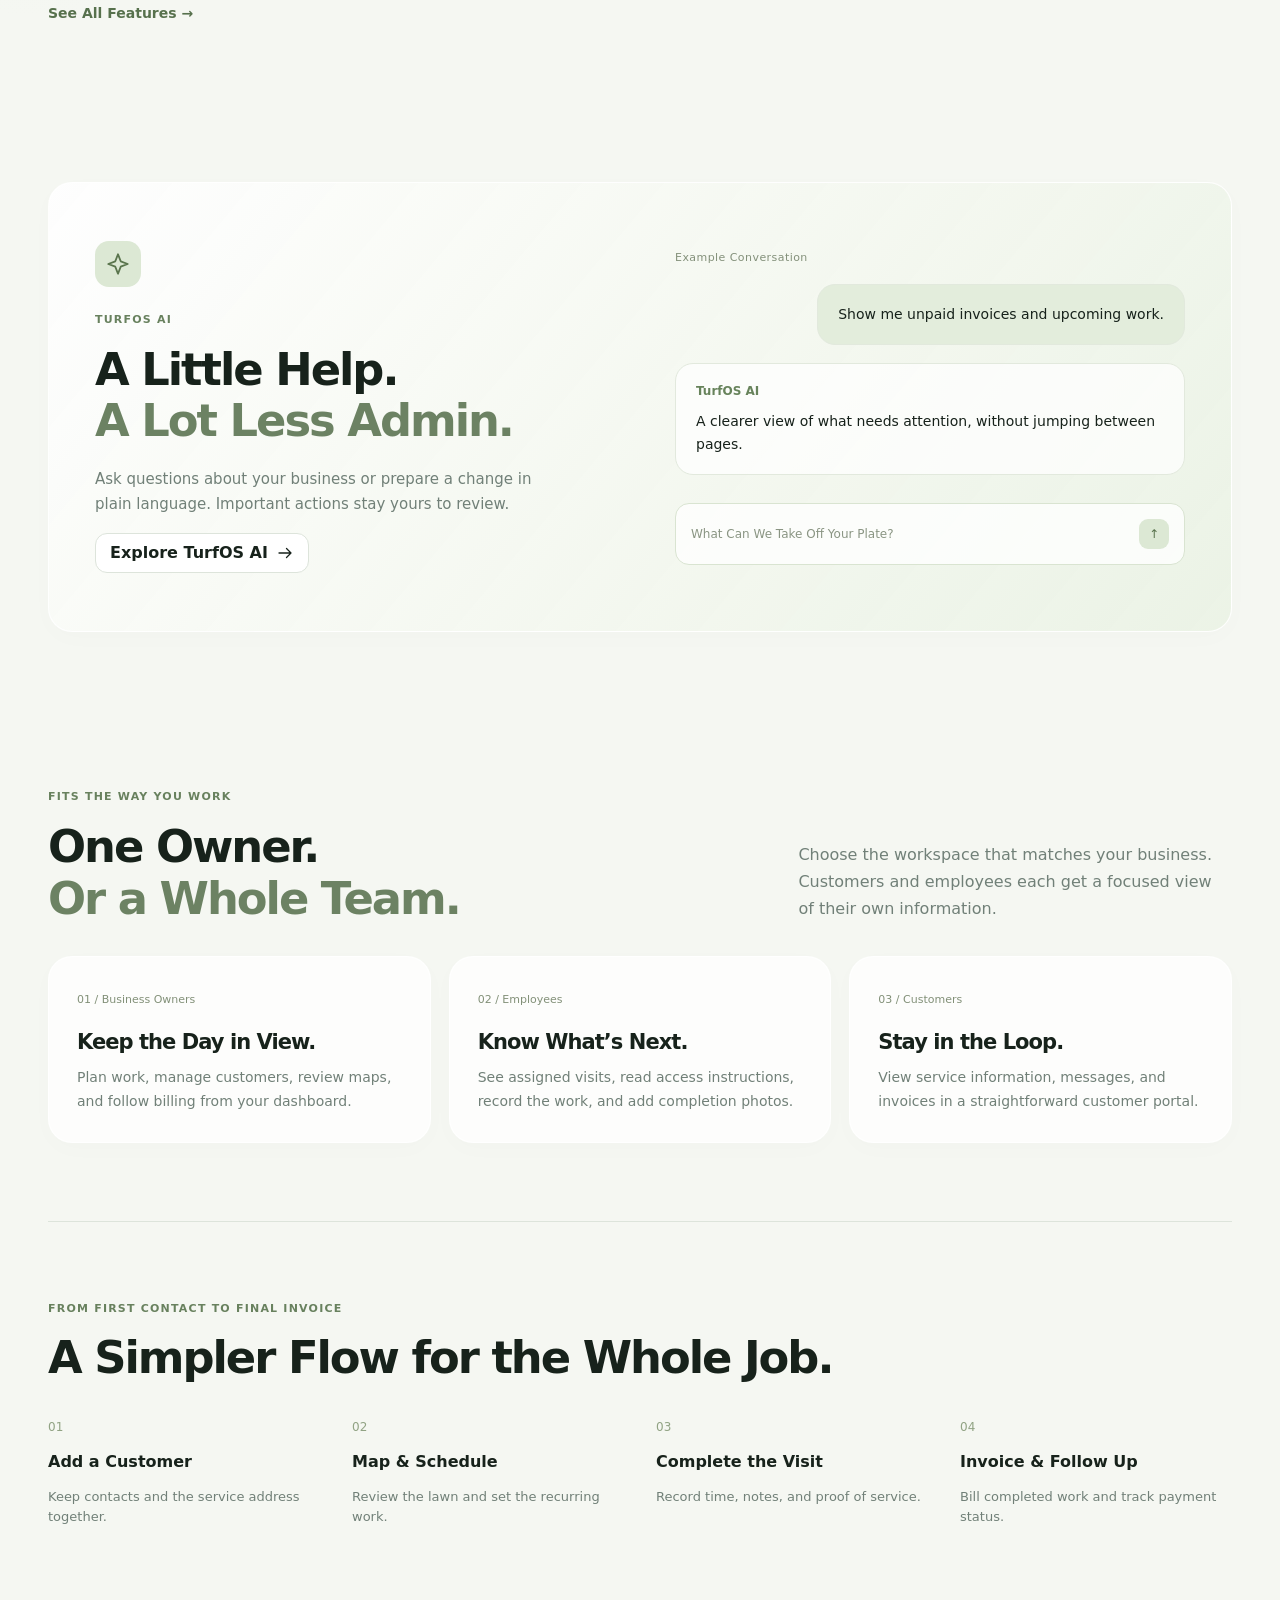
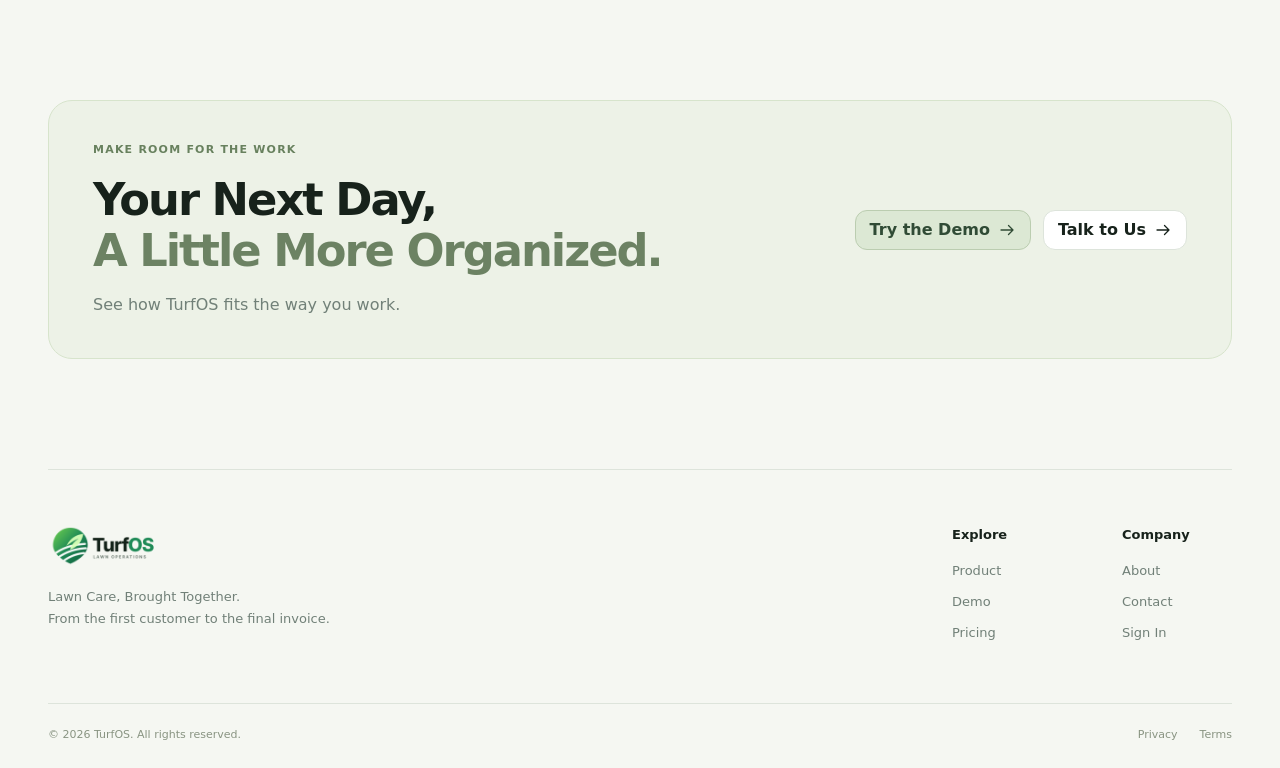
==== commit b2bc8a7f: "website update" ====
--- a/index.html
+++ b/index.html
@@ -1,97 +1,11 @@
-<!DOCTYPE html>
-<html lang="en">
-
-<head>
-  <meta charset="UTF-8">
-  <meta name="viewport" content="width=device-width,initial-scale=1.0">
-  <title>TurfOS — Home</title>
-  <link rel="icon" type="image/png" href="assets/icon-192.png">
-  <meta name="description" content="TurfOS helps lawn-care businesses schedule service, plan routes, track properties and keep customers informed.">
-  <link rel="preconnect" href="https://fonts.googleapis.com">
-  <link rel="preconnect" href="https://fonts.gstatic.com" crossorigin>
-  <link
-    href="https://fonts.googleapis.com/css2?family=DM+Mono:wght@400;500&family=Inter:wght@400;500;600;700;800&display=swap"
-    rel="stylesheet">
-  <link rel="stylesheet" href="styles/global.css">
-  <link rel="stylesheet" href="styles/home.css">
-</head>
-
-<body>
-  <div class="noise"></div>
-  <header class="nav"><a class="logo" href="index.html"><img class="logo-image" src="assets/turfos-logo.png" alt="TurfOS"></a>
-    <nav class="nav-links"><a href="pages/product.html">Product</a><a href="pages/pricing.html">Pricing</a><a
-        href="pages/about.html">About</a><a href="pages/contact.html">Contact</a><a href="pages/demo.html">Demo</a>
-    </nav><a class="nav-cta" href="https://business.turfoperatingsystem.com" target="_blank" rel="noopener noreferrer">Enter portal
-      <span>→</span></a><button class="menu-toggle" aria-label="Open menu" aria-expanded="false">☰</button>
-  </header>
-  <div class="mobile-menu"><a href="pages/product.html">Product</a><a href="pages/pricing.html">Pricing</a><a
-      href="pages/about.html">About</a><a href="pages/contact.html">Contact</a><a href="pages/demo.html">Demo</a><a
-      class="mobile-portal" href="https://business.turfoperatingsystem.com" target="_blank" rel="noopener noreferrer">Enter portal
-      <span>→</span></a></div>
-  <main>
-    <section class="hero">
-      <div class="hero-copy">
-        <div class="eyebrow"><span class="pulse"></span> LAWN CARE OPERATIONS SOFTWARE</div>
-        <h1>Run your lawn care day.<br><em>From one place.</em></h1>
-        <p class="hero-text">TurfOS helps lawn-care businesses schedule service, plan routes, track every property and keep service records and customer communication together.</p>
-        <div class="hero-actions"><a class="button primary" href="pages/product.html">Explore TurfOS <span>→</span></a><a class="button ghost" href="pages/contact.html">Talk to us</a></div>
-        <div class="micro-proof"><span>01</span> BUILT FOR LAWN-CARE BUSINESSES</div>
-      </div>
-      <div class="hero-visual"><img src="assets/hero-lawn.png" alt="Aerial view of a lawn property">
-        <div class="map-card card-a"><span>PROPERTY</span><strong>OH-0428</strong><small>12,480 sq ft</small></div>
-        <div class="map-card card-b"><span>CONDITIONS</span><strong>GOOD TO MOW</strong><small>72° · 18% rain</small></div>
-        <div class="map-card card-c"><span>PROPERTY HISTORY</span><strong>READY FOR TODAY</strong><small>Work and lawn context</small></div>
-        <div class="crosshair">+</div>
-      </div>
-    </section>
-
-    <section class="overview section reveal">
-      <div class="section-label">THE TURFOS OVERVIEW</div>
-      <div class="overview-head">
-        <h2>Plan the work.<br><span>Keep every lawn in view.</span></h2>
-        <p>Bring service schedules, routes, property records, mowing history and customer updates into one place for the lawn-care team.</p>
-      </div>
-      <div class="overview-cards">
-        <article class="overview-card glass"><div class="card-number">01 / SERVICE SCHEDULES</div><div class="overview-icon">⌁</div><h3>Plan today's work.</h3><p>Schedule service visits, see which properties are due, and organize the route.</p></article>
-        <article class="overview-card glass featured"><div class="card-number">02 / PROPERTY RECORDS</div><div class="overview-icon">↗</div><h3>Know every property.</h3><p>Keep lawn boundaries, conditions, work areas and completed visits with each customer property.</p></article>
-        <article class="overview-card glass"><div class="card-number">03 / CUSTOMER WORKFLOW</div><div class="overview-icon">◌</div><h3>Keep everyone in sync.</h3><p>Give the field team clear context and keep customers informed about completed service.</p></article>
-      </div>
-    </section>
-
-    <section class="audience section reveal">
-      <div class="section-label">BUILT FOR LAWN-CARE BUSINESSES</div>
-      <div class="audience-grid">
-        <article class="audience-card glass business-primary"><div class="card-index">01 / PRO CARE · CORE PRODUCT</div><div class="audience-icon">⌁</div><h2>Schedule and run <span>the whole day.</span></h2><p>Plan service visits, organize routes, track completed work and keep each property's history close at hand.</p><a class="text-link" href="pages/product.html#operations">Explore Pro Care <span>→</span></a></article>
-        <article class="audience-card glass"><div class="card-index">02 / HOMEOWNER CARE · CUSTOMER EXPERIENCE</div><div class="audience-icon">◌</div><h2>Give customers a <span>helpful lawn view.</span></h2><p>Offer homeowners a related way to review lawn conditions and get mow-day guidance alongside your Pro Care operation.</p><a class="text-link" href="pages/product.html#homeowner">Explore Homeowner Care <span>→</span></a></article>
-      </div>
-    </section>
-
-    <section class="one-system section reveal">
-      <div class="section-label">HOW TURFOS FITS TOGETHER</div>
-      <div class="one-system-head">
-        <h2>Schedule. Route. Service.<br><span>Record every visit.</span></h2>
-        <p>Plan the route, give crews useful property context, and use each completed visit to update service history and customer communication.</p>
-      </div>
-      <div class="system-flow"><div>SCHEDULE</div><i>→</i><div>ROUTE</div><i>→</i><div>FIELD WORK</div><i>→</i><div>PROPERTY RECORD</div><i>→</i><div>CUSTOMER UPDATE</div></div>
-    </section>
-
-    <section class="cta section reveal">
-      <div class="cta-grid"><div><div class="eyebrow">EXPLORE THE PLATFORM</div><h2>Put your operation<br><em>in better view.</em></h2></div><a class="circle-button" href="pages/product.html">View product <span>→</span></a></div>
-    </section>
-  </main>
-  <footer>
-    <div class="footer-brand">
-      <div class="footer-logo"><img class="logo-image" src="assets/turfos-logo.png" alt="TurfOS"></div>
-      <p>Scheduling, property intelligence and service records for lawn-care teams.</p>
-    </div>
-    <div class="footer-links">
-      <div><b>Explore</b><a href="pages/demo.html">Demo</a><a href="pages/product.html">Product</a><a
-          href="pages/pricing.html">Pricing</a></div>
-      <div><b>Company</b><a href="pages/about.html">About</a><a href="pages/contact.html">Contact</a></div>
-    </div>
-    <div class="copyright">© 2026 TurfOS. All rights reserved.</div>
-  </footer>
-  <script src="scripts/script.js"></script>
-</body>
-
-</html>+<!doctype html>
+<html lang="en"><head><meta charset="utf-8"><meta name="viewport" content="width=device-width,initial-scale=1"><meta name="theme-color" content="#F5F7F2"><title>TurfOS — Lawn Care, Brought Together</title><meta name="description" content="TurfOS brings customers, lawn maps, crews, recurring schedules, service records, AI assistance, and customer billing into one workspace."><link rel="icon" href="assets/icon-192.png"><link rel="stylesheet" href="styles/global.css?v=20261026-refresh"></head>
+<body><a class="skip-link" href="#main">Skip to Content</a>
+<header class="site-nav container"><a class="logo" href="index.html" aria-label="TurfOS Home"><img src="assets/turfos-logo.png" alt="TurfOS" width="160" height="64"></a><nav class="desktop-links" aria-label="Main Navigation"><a href="pages/product.html">Product</a><a href="pages/pricing.html">Pricing</a><a href="pages/about.html">About</a><a href="pages/contact.html">Contact</a><a href="pages/demo.html">Demo</a></nav><a class="button primary nav-signin" href="https://business.turfoperatingsystem.com">Sign In<svg viewBox="0 0 24 24" fill="none" stroke="currentColor" stroke-width="1.7" stroke-linecap="round" stroke-linejoin="round" aria-hidden="true"><path d="M4 12h16m-6-6 6 6-6 6"/></svg></a><button class="menu-toggle" type="button" aria-label="Open Navigation" aria-expanded="false" aria-controls="mobile-navigation"><svg viewBox="0 0 24 24" fill="none" stroke="currentColor" stroke-width="1.7" aria-hidden="true"><path d="M4 6h16M4 12h16M4 18h16"/></svg></button></header>
+<nav class="mobile-navigation container" id="mobile-navigation" aria-label="Mobile Navigation" hidden><a href="pages/product.html">Product</a><a href="pages/pricing.html">Pricing</a><a href="pages/about.html">About</a><a href="pages/contact.html">Contact</a><a href="pages/demo.html">Demo</a><a class="button primary" href="https://business.turfoperatingsystem.com">Sign In<svg viewBox="0 0 24 24" fill="none" stroke="currentColor" stroke-width="1.7" stroke-linecap="round" stroke-linejoin="round" aria-hidden="true"><path d="M4 12h16m-6-6 6 6-6 6"/></svg></a></nav>
+<main id="main"><section class="home-hero container"><div class="hero-copy"><p class="eyebrow">For the Business Behind Every Lawn</p><h1>Less Admin.<br><span>More Room<br>to Grow.</span></h1><p>Customers, crews, lawn maps, schedules, and invoices. One calm place to keep the whole day moving.</p><div class="actions"><a class="button primary" href="pages/product.html">Explore the Platform<svg viewBox="0 0 24 24" fill="none" stroke="currentColor" stroke-width="1.7" stroke-linecap="round" stroke-linejoin="round" aria-hidden="true"><path d="M4 12h16m-6-6 6 6-6 6"/></svg></a><a class="button secondary" href="pages/demo.html">Try the Demo<svg viewBox="0 0 24 24" fill="none" stroke="currentColor" stroke-width="1.7" stroke-linecap="round" stroke-linejoin="round" aria-hidden="true"><path d="M4 12h16m-6-6 6 6-6 6"/></svg></a></div><div class="hero-note">Made for solo owners and growing lawn-care teams.</div></div><div class="hero-scene"><img class="hero-photo" src="assets/hero-lawn.png" alt="Aerial view of a lawn and its surrounding property" width="960" height="960"><div class="scene-badge">A Clearer View of Every Property</div><div class="scene-card panel"><div class="scene-heading"><span class="icon-box"><svg viewBox="0 0 24 24" fill="none" stroke="currentColor" stroke-width="1.7" stroke-linecap="round" stroke-linejoin="round" aria-hidden="true"><path d="m5 12 4 4L19 6"/></svg></span><div><strong>Everything in Its Place</strong><span>Property → Service → Invoice</span></div></div><div class="scene-detail"><span>Customer & Property</span><span>Connected</span></div><div class="scene-detail"><span>Schedule & Crew</span><span>Organized</span></div><div class="scene-detail"><span>Service History & Billing</span><span>Together</span></div></div></div></section>
+<section class="section container"><div class="section-heading"><div><p class="eyebrow">Your Workday, Connected</p><h2>Less Searching.<br><span>More Getting It Done.</span></h2></div><p>Start with the customer. Bring the property, crew instructions, completed work, and billing along with them.</p></div><div class="feature-grid"><article class="feature-card panel"><span class="feature-icon"><svg viewBox="0 0 24 24" fill="none" stroke="currentColor" stroke-width="1.7" stroke-linecap="round" stroke-linejoin="round" aria-hidden="true"><circle cx="9" cy="8" r="3"/><path d="M3 21v-3a6 6 0 0 1 12 0v3M16 5a3 3 0 0 1 0 6M18 15a5 5 0 0 1 3 5"/></svg></span><h3>Customers & Properties</h3><p>Keep contacts, service locations, access notes, and pricing together. Import your existing customer spreadsheet and add new properties with a guided setup.</p></article><article class="feature-card panel"><span class="feature-icon"><svg viewBox="0 0 24 24" fill="none" stroke="currentColor" stroke-width="1.7" stroke-linecap="round" stroke-linejoin="round" aria-hidden="true"><path d="m3 5 6-2 6 2 6-2v16l-6 2-6-2-6 2Zm6-2v16m6-14v16"/></svg></span><h3>Property Maps</h3><p>Find a service address, confirm the location, and outline the lawn. Use AI grass suggestions or draw manually, then review houses, driveways, and no-cut areas.</p></article><article class="feature-card panel"><span class="feature-icon"><svg viewBox="0 0 24 24" fill="none" stroke="currentColor" stroke-width="1.7" stroke-linecap="round" stroke-linejoin="round" aria-hidden="true"><rect x="3" y="5" width="18" height="16" rx="3"/><path d="M7 3v4m10-4v4M3 11h18m-12 5h6"/></svg></span><h3>Schedules & Routes</h3><p>Plan recurring visits, assign work, and organize route stops. Preview rain-day moves before changing your schedule.</p></article><article class="feature-card panel"><span class="feature-icon"><svg viewBox="0 0 24 24" fill="none" stroke="currentColor" stroke-width="1.7" stroke-linecap="round" stroke-linejoin="round" aria-hidden="true"><path d="M3 11a9 9 0 1 1 2 7M3 4v7h7m2-4v6l4 2"/></svg></span><h3>Completion & Service History</h3><p>Time visits, record the crew size, and attach completion photos. Keep the service date, cut pattern, mower setting, and property notes with the work.</p></article><article class="feature-card panel"><span class="feature-icon"><svg viewBox="0 0 24 24" fill="none" stroke="currentColor" stroke-width="1.7" stroke-linecap="round" stroke-linejoin="round" aria-hidden="true"><rect x="3" y="4" width="18" height="16" rx="3"/><path d="M3 10h18m-13 6h4"/></svg></span><h3>Invoices & Customer Payments</h3><p>Create invoices, send payment links, and track paid, processing, and unpaid statuses. Connect Stripe to accept available card and bank payment methods.</p></article><article class="feature-card panel"><span class="feature-icon"><svg viewBox="0 0 24 24" fill="none" stroke="currentColor" stroke-width="1.7" stroke-linecap="round" stroke-linejoin="round" aria-hidden="true"><path d="m12 3 2.5 6.5L21 12l-6.5 2.5L12 21l-2.5-6.5L3 12l6.5-2.5Z"/></svg></span><h3>TurfOS AI</h3><p>Ask about your business and prepare changes to prices, schedules, customer records, and crew assignments. Review important changes before applying them.</p></article></div><a class="text-link" href="pages/product.html">See All Features →</a></section>
+<section class="section container"><div class="ai-feature panel"><div class="ai-feature-copy"><span class="ai-spark"><svg viewBox="0 0 24 24" fill="none" stroke="currentColor" stroke-width="1.7" stroke-linecap="round" stroke-linejoin="round" aria-hidden="true"><path d="m12 3 2.5 6.5L21 12l-6.5 2.5L12 21l-2.5-6.5L3 12l6.5-2.5Z"/></svg></span><p class="eyebrow">TurfOS AI</p><h2>A Little Help.<br><span>A Lot Less Admin.</span></h2><p>Ask questions about your business or prepare a change in plain language. Important actions stay yours to review.</p><a class="button secondary" href="pages/product.html#turfos-ai">Explore TurfOS AI<svg viewBox="0 0 24 24" fill="none" stroke="currentColor" stroke-width="1.7" stroke-linecap="round" stroke-linejoin="round" aria-hidden="true"><path d="M4 12h16m-6-6 6 6-6 6"/></svg></a></div><div class="conversation" aria-label="Example AI conversation"><span class="sample-label">Example Conversation</span><div class="chat user">Show me unpaid invoices and upcoming work.</div><div class="chat assistant"><span>TurfOS AI</span>A clearer view of what needs attention, without jumping between pages.</div><div class="sample-compose">What Can We Take Off Your Plate?<span>↑</span></div></div></div></section>
+<section class="section container"><div class="section-heading"><div><p class="eyebrow">Fits the Way You Work</p><h2>One Owner.<br><span>Or a Whole Team.</span></h2></div><p>Choose the workspace that matches your business. Customers and employees each get a focused view of their own information.</p></div><div class="role-grid"><article class="panel role-card"><span>01 / Business Owners</span><h3>Keep the Day in View.</h3><p>Plan work, manage customers, review maps, and follow billing from your dashboard.</p></article><article class="panel role-card"><span>02 / Employees</span><h3>Know What’s Next.</h3><p>See assigned visits, read access instructions, record the work, and add completion photos.</p></article><article class="panel role-card"><span>03 / Customers</span><h3>Stay in the Loop.</h3><p>View service information, messages, and invoices in a straightforward customer portal.</p></article></div></section>
+<section class="section container workflow-section"><p class="eyebrow">From First Contact to Final Invoice</p><h2>A Simpler Flow for the Whole Job.</h2><ol class="workflow"><li><b>01</b><strong>Add a Customer</strong><span>Keep contacts and the service address together.</span></li><li><b>02</b><strong>Map & Schedule</strong><span>Review the lawn and set the recurring work.</span></li><li><b>03</b><strong>Complete the Visit</strong><span>Record time, notes, and proof of service.</span></li><li><b>04</b><strong>Invoice & Follow Up</strong><span>Bill completed work and track payment status.</span></li></ol></section><section class="section container"><div class="closing-panel"><div><p class="eyebrow">Make Room for the Work</p><h2>Your Next Day,<br><span>A Little More Organized.</span></h2><p>See how TurfOS fits the way you work.</p></div><div class="actions"><a class="button primary" href="pages/demo.html">Try the Demo<svg viewBox="0 0 24 24" fill="none" stroke="currentColor" stroke-width="1.7" stroke-linecap="round" stroke-linejoin="round" aria-hidden="true"><path d="M4 12h16m-6-6 6 6-6 6"/></svg></a><a class="button secondary" href="pages/contact.html">Talk to Us<svg viewBox="0 0 24 24" fill="none" stroke="currentColor" stroke-width="1.7" stroke-linecap="round" stroke-linejoin="round" aria-hidden="true"><path d="M4 12h16m-6-6 6 6-6 6"/></svg></a></div></div></section></main>
+<footer class="site-footer container"><div><a class="logo" href="index.html"><img src="assets/turfos-logo.png" alt="TurfOS" width="145" height="58" loading="lazy"></a><p>Lawn Care, Brought Together.<br>From the first customer to the final invoice.</p></div><div class="footer-column"><h2>Explore</h2><a href="pages/product.html">Product</a><a href="pages/demo.html">Demo</a><a href="pages/pricing.html">Pricing</a></div><div class="footer-column"><h2>Company</h2><a href="pages/about.html">About</a><a href="pages/contact.html">Contact</a><a href="https://business.turfoperatingsystem.com">Sign In</a></div><div class="footer-bottom"><span>© 2026 TurfOS. All rights reserved.</span><div><a href="https://business.turfoperatingsystem.com/pages/privacy.html">Privacy</a><a href="https://business.turfoperatingsystem.com/pages/terms.html">Terms</a></div></div></footer><script src="scripts/script.js?v=20261026-refresh"></script></body></html>
--- a/styles/global.css
+++ b/styles/global.css
@@ -1,153 +1,6 @@
-
-:root{
-  --bg:#f5f7f1;
-  --surface:rgba(255,255,255,.68);
-  --surface-strong:rgba(255,255,255,.86);
-  --surface-soft:rgba(239,246,234,.66);
-  --line:rgba(91,117,83,.17);
-  --line-strong:rgba(91,117,83,.26);
-  --text:#17221a;
-  --muted:#718077;
-  --green:#78b83f;
-  --green-dark:#5c9830;
-  --green-pale:#e9f3e2;
-  --shadow:0 18px 55px rgba(37,61,36,.08);
-  --shadow-hover:0 28px 75px rgba(37,61,36,.13);
-  --radius:28px;
-  --container:min(1440px, calc(100vw - 160px));
-  --sans:"Inter",system-ui,-apple-system,BlinkMacSystemFont,"Segoe UI",sans-serif;
-  --mono:"DM Mono",ui-monospace,SFMono-Regular,monospace;
-}
-*{box-sizing:border-box}
-html{scroll-behavior:smooth}
-body{
-  margin:0;
-  min-width:0;
-  overflow-x:hidden;
-  background:
-    radial-gradient(circle at 8% 8%,rgba(120,184,63,.11),transparent 25rem),
-    radial-gradient(circle at 92% 30%,rgba(120,184,63,.08),transparent 30rem),
-    var(--bg);
-  color:var(--text);
-  font-family:var(--sans);
-  -webkit-font-smoothing:antialiased;
-}
-img{max-width:100%;display:block}
-a{color:inherit}
-button,input,textarea{font:inherit}
-.noise{position:fixed;inset:0;pointer-events:none;z-index:50;opacity:.018;background-image:url("data:image/svg+xml,%3Csvg viewBox='0 0 160 160' xmlns='http://www.w3.org/2000/svg'%3E%3Cfilter id='n'%3E%3CfeTurbulence type='fractalNoise' baseFrequency='.8' numOctaves='3' stitchTiles='stitch'/%3E%3C/filter%3E%3Crect width='100%25' height='100%25' filter='url(%23n)'/%3E%3C/svg%3E")}
-.container{width:var(--container);margin-inline:auto}
-.nav{
-  position:sticky;top:16px;z-index:40;
-  width:var(--container);height:68px;margin:16px auto 0;
-  padding:0 10px 0 16px;
-  display:flex;align-items:center;gap:28px;
-  border:1px solid var(--line);
-  border-radius:22px;
-  background:rgba(255,255,255,.68);
-  backdrop-filter:blur(24px) saturate(145%);
-  -webkit-backdrop-filter:blur(24px) saturate(145%);
-  box-shadow:0 10px 35px rgba(40,60,40,.06);
-}
-.logo{display:flex;align-items:center;gap:10px;text-decoration:none;font-weight:800;letter-spacing:-.045em;font-size:18px;margin-right:auto}
-.logo-mark{
-  width:32px;height:32px;border-radius:11px;display:grid;place-items:center;
-  color:#fff;background:linear-gradient(145deg,#91ca58,#65a737);
-  box-shadow:0 5px 16px rgba(95,159,50,.22);
-  font-size:14px;
-}
-.nav-links{display:flex;align-items:center;gap:24px}
-.nav-links a{text-decoration:none;color:#69766e;font-size:12px;font-weight:600;transition:color .25s}
-.nav-links a:hover,.nav-links a.active{color:var(--text)}
-.nav-cta{
-  flex-shrink:0;
-  white-space:nowrap;
-  text-decoration:none;background:rgba(120,184,63,.94);color:#fff;
-  border:1px solid rgba(255,255,255,.35);border-radius:15px;
-  padding:11px 15px;font-size:11px;font-weight:800;
-  box-shadow:0 7px 20px rgba(95,159,50,.17);
-  transition:transform .25s,box-shadow .25s;
-}
-.nav-cta:hover{transform:translateY(-2px);box-shadow:0 12px 28px rgba(95,159,50,.22)}
-.menu-toggle{display:none;border:0;background:var(--surface-strong);width:42px;height:42px;border-radius:14px;color:var(--text);cursor:pointer}
-.mobile-menu{
-  display:none;position:fixed;z-index:35;top:92px;left:50%;transform:translateX(-50%);
-  width:var(--container);padding:14px;
-  border:1px solid var(--line);border-radius:24px;
-  background:rgba(255,255,255,.84);backdrop-filter:blur(26px);
-  box-shadow:var(--shadow);
-}
-.mobile-menu.open{display:grid}
-.mobile-menu a{padding:15px 14px;border-radius:15px;text-decoration:none;color:var(--text);font-size:14px;font-weight:700}
-.mobile-menu a:hover{background:var(--green-pale)}
-.mobile-menu .mobile-portal{margin-top:6px;background:var(--green);color:#fff;text-align:center;box-shadow:0 8px 20px rgba(95,159,50,.16)}
-.mobile-menu .mobile-portal:hover{background:var(--green-dark);color:#fff}
-.eyebrow{font:500 9px var(--mono);letter-spacing:.16em;color:var(--green-dark);display:flex;align-items:center;gap:9px}
-.pulse{width:6px;height:6px;border-radius:50%;background:var(--green);box-shadow:0 0 0 5px rgba(120,184,63,.12)}
-h1,h2,h3,p{overflow-wrap:break-word}
-h1{font-size:clamp(54px,7vw,100px);line-height:.91;letter-spacing:-.075em;margin:24px 0 28px}
-h1 em,h2 span{color:var(--green-dark);font-style:normal}
-h2{letter-spacing:-.06em}
-.lead{font-size:20px;line-height:1.55;color:#6d7b72}
-.page-hero{width:var(--container);margin:0 auto;padding:125px 0 90px}
-.page-hero p{max-width:650px;color:var(--muted);font-size:17px;line-height:1.7}
-.section{width:var(--container);margin-inline:auto;padding:110px 0}
-.section-label{font:500 9px var(--mono);letter-spacing:.15em;color:#7a887f}
-.button{
-  display:inline-flex;align-items:center;justify-content:center;gap:16px;
-  border:1px solid var(--line);border-radius:15px;padding:14px 19px;
-  text-decoration:none;font-size:11px;font-weight:800;cursor:pointer;
-  transition:transform .3s,box-shadow .3s,background .3s;
-}
-.button:hover{transform:translateY(-3px);box-shadow:0 12px 28px rgba(37,61,36,.10)}
-.button.primary{color:#fff;background:var(--green);border-color:var(--green);box-shadow:0 9px 25px rgba(95,159,50,.15)}
-.button.ghost{background:rgba(255,255,255,.54);color:var(--text)}
-.button.full{width:100%}
-.glass{
-  background:var(--surface);
-  border:1px solid var(--line);
-  backdrop-filter:blur(22px) saturate(145%);
-  -webkit-backdrop-filter:blur(22px) saturate(145%);
-  box-shadow:var(--shadow);
-}
-footer{
-  width:var(--container);margin:30px auto 0;
-  border-top:1px solid var(--line);
-  padding:55px 0 25px;
-  display:grid;grid-template-columns:1fr 1fr;gap:45px;
-}
-.footer-brand p{color:var(--muted);font-size:12px;max-width:270px;line-height:1.6}
-.footer-brand strong{margin-left:9px}
-.footer-links{display:flex;justify-content:flex-end;gap:75px}
-.footer-links div{display:flex;flex-direction:column;gap:12px}
-.footer-links b{font:500 9px var(--mono);color:var(--green-dark);letter-spacing:.1em}
-.footer-links a{text-decoration:none;color:var(--muted);font-size:12px}
-.footer-links a:hover{color:var(--text)}
-.copyright{grid-column:1/-1;border-top:1px solid var(--line);padding-top:22px;color:#8a958d;font:9px var(--mono)}
-.reveal{opacity:0;transform:translateY(28px);transition:opacity .8s cubic-bezier(.2,.8,.2,1),transform .8s cubic-bezier(.2,.8,.2,1)}
-.reveal.visible{opacity:1;transform:none}
-
-@media(max-width:900px){
-  :root{--container:calc(100vw - 32px)}
-  .nav{top:8px;margin-top:8px;height:62px;border-radius:19px}
-  .nav-links,.nav-cta{display:none}
-  .menu-toggle{display:block}
-  .page-hero{padding:90px 0 65px}
-  h1{font-size:clamp(48px,14vw,76px)}
-  .section{padding:75px 0}
-  footer{grid-template-columns:1fr;padding-top:45px}
-  .footer-links{justify-content:flex-start}
-  .copyright{grid-column:1}
-}
-@media(max-width:560px){
-  .mobile-menu{top:78px}
-  .page-hero{padding-top:72px}
-  .hero-actions{flex-direction:column;align-items:stretch}
-  .button{width:100%}
-  .footer-links{gap:45px}
-}
-/* Final TurfOS footer alignment */
-footer{width:var(--container);margin:30px auto 0;padding:55px 0 25px;display:grid;grid-template-columns:1fr auto;grid-template-rows:auto auto;column-gap:100px;row-gap:45px;border-top:1px solid var(--line)}.footer-logo{display:flex;align-items:center}.footer-brand strong{margin-left:9px;font-size:17px;letter-spacing:-.04em}.footer-brand p{margin:14px 0 0;color:var(--muted);font-size:12px;line-height:1.6;max-width:270px}.footer-links{display:flex;justify-content:flex-end;align-items:flex-start;gap:75px}.footer-links div{display:flex;flex-direction:column;gap:12px;min-width:65px}.footer-links b{font:500 9px var(--mono);color:var(--green-dark);letter-spacing:.1em;margin-bottom:2px}.footer-links a{text-decoration:none;color:var(--muted);font-size:12px}.copyright{grid-column:1/-1;border-top:1px solid var(--line);padding-top:22px;color:#8a958d;font:9px var(--mono)}@media(max-width:900px){footer{grid-template-columns:1fr;grid-template-rows:auto auto auto;gap:35px;padding-top:45px}.footer-links{justify-content:flex-start}.copyright{grid-column:1}}
-
-/* TurfOS brand mark */
-.logo-image{display:block;width:160px;height:auto;flex:0 0 auto;object-fit:contain}.footer-logo .logo-image{width:150px;height:auto}
+:root{--bg:#F5F7F2;--surface:#ffffffc4;--ink:#17221B;--muted:#718078;--line:#DDE4DB;--sage:#DCE8D4;--sage-border:#BBCDB0;--sage-ink:#304B35;--green:#67B83F;--radius:24px;--sans:Inter,system-ui,-apple-system,BlinkMacSystemFont,'Segoe UI',sans-serif}*{box-sizing:border-box}html{scroll-behavior:smooth;scroll-padding-top:100px}body{margin:0;background:radial-gradient(ellipse at 3% 2%,#e0ebdb 0,transparent 28%),var(--bg);font:16px/1.6 var(--sans);color:var(--ink);-webkit-font-smoothing:antialiased}a{color:inherit}img{display:block;max-width:100%;height:auto}button,input,textarea,select{font:inherit;color:inherit}button,a,input,select,textarea{-webkit-tap-highlight-color:transparent}button{cursor:pointer}svg{width:20px;height:20px;flex:0 0 20px}h1,h2,h3,p{margin-top:0;overflow-wrap:break-word}h1,h2,h3{font-weight:550;letter-spacing:-.045em}h1{font-size:clamp(44px,5.5vw,76px);line-height:1.06;margin:14px 0 24px}h2{font-size:clamp(30px,3.5vw,48px);line-height:1.15;margin:12px 0 20px}h3{font-size:21px;line-height:1.3;margin:18px 0 10px}h1 span,h2 span{color:#6c8263}p{color:var(--muted);line-height:1.7}button:disabled{opacity:.5;cursor:not-allowed}:focus-visible{outline:3px solid #9cb98c77;outline-offset:4px}[hidden]{display:none!important}.container{width:min(1320px,calc(100% - 96px));margin-inline:auto}.section{padding:78px 0}.eyebrow{font-size:11px;font-weight:650;letter-spacing:.11em;text-transform:uppercase;color:#68815e;margin:0 0 14px}.skip-link{position:fixed;top:8px;left:8px;transform:translateY(-150%);z-index:100;background:white;padding:12px}.skip-link:focus{transform:none}.site-nav{display:flex;align-items:center;gap:30px;min-height:76px;margin-top:20px;padding:10px 14px 10px 20px;border:1px solid #ffffffd9;border-radius:20px;background:#ffffffb8;backdrop-filter:blur(20px);position:relative;z-index:20}.logo{display:block;flex-shrink:0;text-decoration:none}.logo img{width:146px;height:50px;object-fit:contain;object-position:left center}.desktop-links{display:flex;align-items:center;gap:26px;margin-left:auto}.desktop-links a{font-size:14px;font-weight:550;color:#718078;text-decoration:none}.desktop-links a:hover,.desktop-links a[aria-current]{color:#17221b}.button{display:inline-flex;align-items:center;justify-content:center;gap:8px;min-height:40px;height:40px;padding:0 14px;border:1px solid var(--line);border-radius:12px;background:#fff;color:var(--ink);font-size:16px;font-weight:600;line-height:20px;text-decoration:none;white-space:nowrap;box-shadow:none;transition:background .15s,border-color .15s}.button.primary{background:var(--sage);border-color:var(--sage-border);color:var(--sage-ink)}.button:hover{background:#eef4e9;border-color:#a9c19d}.button.primary:hover{background:#cfdfc5}.button svg{width:18px;height:18px;flex-basis:18px}.menu-toggle{display:none;align-items:center;justify-content:center;width:40px;height:40px;background:#fff;border:1px solid var(--line);border-radius:12px}.mobile-navigation{position:absolute;left:0;right:0;top:106px;display:grid;padding:12px;border:1px solid var(--line);border-radius:18px;background:#fffffff5;z-index:25;box-shadow:0 12px 30px #17221b0a}.mobile-navigation>a{padding:12px;text-decoration:none;border-radius:10px}.mobile-navigation>a:hover{background:#edf3e8}.mobile-navigation .button{margin-top:8px}.actions{display:flex;align-items:center;gap:12px;flex-wrap:wrap;margin-top:26px}.home-hero{display:grid;grid-template-columns:1fr 1fr;gap:70px;align-items:center;padding:88px 0 64px}.hero-copy>p:not(.eyebrow){max-width:510px;font-size:18px;line-height:1.75}.hero-note{font-size:12px;color:#83907d;margin-top:24px}.hero-scene{position:relative;min-width:0;padding:0 0 70px 0}.hero-photo{width:100%;height:510px;object-fit:cover;border-radius:30px;filter:saturate(.75)}.scene-badge{position:absolute;top:20px;left:20px;right:20px;width:max-content;max-width:calc(100% - 40px);font-size:12px;color:#47603e;background:#ffffffdf;padding:9px 13px;border:1px solid #ffffffed;border-radius:12px}.panel{background:var(--surface);border:1px solid #ffffffed;border-radius:var(--radius);box-shadow:0 6px 26px #233e2304}.scene-card{position:absolute;bottom:0;left:28px;right:28px;backdrop-filter:blur(22px);padding:22px}.scene-heading{display:flex;align-items:center;gap:12px;padding-bottom:15px}.scene-heading>div{display:grid;gap:3px}.scene-heading strong{font-size:16px;font-weight:600}.scene-heading>div>span{font-size:11px;color:var(--muted)}.icon-box,.feature-icon{display:inline-grid;place-items:center;width:40px;height:40px;border-radius:12px;background:#e8f0e1;color:#67835b}.scene-detail{display:flex;justify-content:space-between;gap:16px;padding:10px 0;border-top:1px solid var(--line);font-size:12px}.scene-detail>span:last-child{color:#67835b}.section-heading{display:grid;grid-template-columns:1.2fr .8fr;gap:100px;align-items:end;margin-bottom:32px}.section-heading h2{margin-bottom:0}.section-heading>p{max-width:440px;margin-bottom:2px}.feature-grid{display:grid;grid-template-columns:repeat(3,minmax(0,1fr));gap:18px}.feature-card{padding:26px;min-width:0}.feature-card p{font-size:14px;margin-bottom:0}.feature-card h3{font-size:20px}.text-link{display:inline-block;font-size:14px;font-weight:600;color:#57714d;margin-top:24px;text-decoration:none}.text-link:hover{text-decoration:underline}.ai-feature{display:grid;grid-template-columns:1fr 1fr;gap:70px;align-items:center;padding:46px;background:linear-gradient(130deg,#ffffffdf,#e9f1e2cc)}.ai-feature-copy>p:not(.eyebrow){font-size:15px;max-width:470px}.ai-spark{display:grid;place-items:center;width:46px;height:46px;background:#dce8d4;border-radius:14px;color:#5a754d;margin-bottom:24px}.ai-spark svg{width:26px;height:26px}.conversation{display:grid;gap:18px;padding:20px 0}.sample-label{font-size:11px;color:#83907a;letter-spacing:.04em}.chat{padding:18px 20px;font-size:14px;line-height:1.65;border-radius:18px;border:1px solid #e2e9dd}.chat.user{background:#e3eddc;max-width:94%;justify-self:end}.chat.assistant{background:#ffffffbe}.chat.assistant>span{display:block;font-size:12px;font-weight:600;color:#67835b;margin-bottom:8px}.sample-compose{display:flex;justify-content:space-between;align-items:center;gap:10px;background:#ffffffca;border:1px solid #d9e4d1;border-radius:14px;padding:15px;font-size:12px;color:#8a9583;margin-top:10px}.sample-compose>span{display:grid;place-items:center;background:#dce8d4;width:30px;height:30px;border-radius:9px;color:#57714b}.role-grid{display:grid;grid-template-columns:repeat(3,minmax(0,1fr));gap:18px}.role-card{padding:28px}.role-card>span{font-size:11px;color:#829078}.role-card p{font-size:14px;margin-bottom:0}.workflow-section{border-top:1px solid var(--line)}.workflow{display:grid;grid-template-columns:repeat(4,minmax(0,1fr));padding:0;list-style:none;gap:32px;margin-top:34px}.workflow li{display:grid;align-content:start;gap:12px}.workflow b{font-size:12px;color:#91a384;font-weight:500}.workflow strong{font-size:16px;font-weight:600}.workflow span{font-size:13px;color:var(--muted)}.closing-panel{padding:40px 44px;display:flex;align-items:center;justify-content:space-between;gap:40px;background:#eaf1e3aa;border:1px solid #d7e4cc;border-radius:24px}.closing-panel h2{margin-bottom:14px}.closing-panel p:last-child{margin-bottom:0}.closing-panel .actions{flex-shrink:0;margin:0}.site-footer{display:grid;grid-template-columns:1fr auto auto;gap:60px;padding:50px 0 24px;border-top:1px solid var(--line);margin-top:32px}.site-footer p{font-size:13px;margin:16px 0 0}.footer-column{display:flex;flex-direction:column;gap:10px;min-width:110px}.footer-column h2{font-size:13px;letter-spacing:0;font-weight:600;margin:8px 0}.footer-column a{font-size:13px;color:var(--muted);text-decoration:none}.footer-column a:hover{color:var(--ink)}.footer-bottom{grid-column:1/-1;display:flex;justify-content:space-between;align-items:center;font-size:11px;color:#899482;border-top:1px solid var(--line);padding-top:22px}.footer-bottom>div{display:flex;gap:22px}.footer-bottom a{text-decoration:none}.page-intro{padding:86px 0 35px}.page-intro h1{max-width:1000px}.intro-copy{max-width:740px;font-size:18px}.feature-directory{padding-top:40px}.configuration-note{font-size:12px;line-height:1.7;margin:22px 0 0;max-width:900px}.two-column{display:grid;grid-template-columns:1fr 1fr;gap:70px;align-items:center}.two-column p{max-width:570px}.map-preview{position:relative;overflow:hidden}.map-preview>img{width:100%;height:380px;object-fit:cover;filter:saturate(.7)}.map-caption{position:absolute;top:16px;left:16px;background:#ffffffe0;padding:6px 10px;border-radius:8px;font-size:11px;color:var(--muted)}.map-step-list{display:grid;gap:12px;padding:22px}.map-step-list>span{display:flex;align-items:center;gap:10px;font-size:13px}.map-step-list b{display:grid;place-items:center;width:26px;height:26px;background:#e8f0e1;border-radius:50%;font-size:11px;font-weight:600;color:#5d7852}.pricing-grid{display:grid;grid-template-columns:1fr 1fr;gap:22px;padding-top:35px}.plan-card{padding:32px}.plan-card h2{font-size:30px}.plan-card>.button{width:100%}.plan-price{font-size:24px;font-weight:500;letter-spacing:-.03em;margin:30px 0 22px}.check-list{padding:22px 0 0;margin:28px 0 0;list-style:none;border-top:1px solid var(--line)}.check-list li{position:relative;padding:8px 0 8px 24px;font-size:14px;color:var(--muted)}.check-list li::before{content:'✓';position:absolute;left:0;color:#81996e}.faq-section{display:grid;grid-template-columns:.9fr 1.1fr;gap:80px;align-items:start}.faq-list details{border-bottom:1px solid var(--line);padding:20px 0}.faq-list summary{font-weight:550;font-size:15px;cursor:pointer}.faq-list p{font-size:14px;margin:14px 0 0}.team-section .section-label{font-size:11px;text-transform:uppercase;letter-spacing:.1em;color:#68815e}.team-heading{display:grid;grid-template-columns:1fr .7fr;gap:30px;align-items:end;margin-bottom:28px}.team-heading h2{margin-bottom:0}.team-grid{display:grid;grid-template-columns:1fr 1fr;gap:22px}.team-card{padding:28px;background:var(--surface);border:1px solid white;border-radius:24px}.team-avatar{width:220px;max-width:100%;aspect-ratio:1;overflow:hidden;border-radius:50%;background:#fff}.team-avatar img{width:100%;height:100%;object-fit:cover;object-position:center top}.team-card h3{font-size:23px;margin-bottom:6px}.team-role{font-size:12px;color:#7b9070;margin-bottom:16px}.team-bio{font-size:14px;margin:0}.contact-layout{display:grid;grid-template-columns:1fr 1fr;gap:70px;align-items:start;padding-top:32px}.contact-info h2{font-size:34px}.contact-info>p{max-width:500px}.email-link{display:inline-block;color:#58734c;text-decoration:none;overflow-wrap:anywhere;font-weight:500;margin:12px 0 26px}.contact-note{padding:24px;margin-top:18px}.contact-note h3{margin-top:0;font-size:19px}.contact-note p{font-size:14px}.contact-form{padding:30px;display:grid;gap:18px}.contact-form h2{font-size:25px;margin:0 0 6px}.contact-form label{display:grid;gap:7px;font-size:13px;font-weight:550}.contact-form input,.contact-form select,.contact-form textarea,.demo-content input,.demo-content select{display:block;width:100%;border:1px solid #d4dfce;border-radius:12px;background:#ffffffd9;padding:9px 12px;font-size:15px;min-width:0}.contact-form input,.contact-form select,.demo-content input,.demo-content select{height:40px}.contact-form textarea{resize:vertical;min-height:130px;line-height:1.6}.form-pair{display:grid;grid-template-columns:1fr 1fr;gap:16px}.contact-form .button{width:100%;margin-top:2px}.field-help{font-size:12px;line-height:1.6;color:#83907b;margin:12px 0 0}.contact-form .field-help{margin:0}.form-status{padding:12px 14px;background:#e9f1e2;border-radius:12px;font-size:13px;margin:0}.demo-section{padding-top:26px}.demo-workspace{overflow:hidden}.demo-topbar{display:flex;justify-content:space-between;align-items:center;padding:18px 24px;border-bottom:1px solid var(--line);gap:20px}.demo-topbar>div{display:grid;gap:2px}.demo-topbar strong{font-size:16px;font-weight:550}.demo-topbar>div>span{font-size:11px;color:var(--muted)}.demo-layout{display:grid;grid-template-columns:200px minmax(0,1fr);min-height:520px}.demo-tabs{padding:16px 12px;background:#eaf1e32b;border-right:1px solid var(--line);display:grid;align-content:start;gap:6px}.demo-tabs>button{display:flex;align-items:center;gap:10px;width:100%;padding:12px;border:0;border-radius:12px;text-align:left;background:transparent;font-size:14px;font-weight:550;color:#718078}.demo-tabs>button[aria-pressed=true],.demo-tabs>button:hover{background:#e3edda;color:#304b35}.demo-tabs svg{width:18px;height:18px}.demo-content{padding:28px;min-width:0}.demo-content h2{font-size:26px;margin:0 0 8px}.demo-description{font-size:13px;margin:0 0 24px}.demo-toolbar{display:flex;align-items:end;gap:12px;margin-bottom:20px;flex-wrap:wrap}.demo-toolbar label{display:grid;gap:6px;min-width:0;font-size:12px}.demo-toolbar label.grow{flex:1}.demo-record{border:1px solid var(--line);border-radius:16px;padding:18px;margin-top:12px;background:#ffffffb3;display:flex;align-items:center;justify-content:space-between;gap:16px}.demo-record h3{font-size:16px;margin:0 0 6px;letter-spacing:-.02em}.demo-record p{font-size:12px;margin:0}.demo-record .button{font-size:14px}.tag{display:inline-flex;align-items:center;justify-content:center;min-width:80px;padding:4px 9px;border-radius:99px;background:#e7efdf;color:#668752;font-size:11px;font-weight:600}.tag.processing{background:#faf1df;color:#94793c}.demo-table-wrap{overflow-x:auto}.demo-table{width:100%;border-collapse:collapse;font-size:13px;min-width:570px}.demo-table th,.demo-table td{text-align:left;padding:15px 10px;border-bottom:1px solid var(--line);vertical-align:middle}.demo-table th{font-size:11px;font-weight:550;color:#718078}.demo-table td small{display:block;color:#83907a;font-size:11px;line-height:1.6}.demo-ai{max-width:630px;margin:auto}.demo-ai .ai-spark{margin-top:16px}.demo-prompts{display:flex;gap:8px;flex-wrap:wrap;margin-top:20px}.demo-prompts .button{font-size:13px}.demo-map{position:relative;overflow:hidden;border-radius:16px;border:1px solid var(--line)}.demo-map>img{width:100%;height:300px;object-fit:cover;filter:saturate(.7)}.demo-map .map-caption{top:12px;left:12px}.demo-map-footer{padding:16px;display:flex;gap:16px;justify-content:space-between;align-items:center;flex-wrap:wrap}.demo-map-footer p{margin:0;font-size:12px}.demo-message{font-size:13px;padding:14px 16px;background:#e8f0e1;border-radius:12px;margin-top:18px;color:#47603e}
+@media(min-width:1500px){.home-hero{padding-top:100px;padding-bottom:90px}.hero-photo{height:550px}}
+@media(max-width:1050px){.container{width:calc(100% - 48px)}.home-hero{gap:36px}.hero-photo{height:450px}.desktop-links{gap:18px}.site-nav{gap:20px}.section-heading{gap:40px}.ai-feature{gap:35px;padding:32px}.closing-panel{padding:32px}.closing-panel .actions{flex-direction:column;align-items:stretch}.feature-grid{grid-template-columns:repeat(2,minmax(0,1fr))}.contact-layout{gap:36px}}
+@media(max-width:800px){.desktop-links,.nav-signin{display:none}.menu-toggle{display:flex;margin-left:auto}.home-hero{grid-template-columns:1fr;padding:60px 0 35px;gap:42px}.hero-copy{max-width:620px}.hero-copy h1 br:nth-of-type(2){display:none}.hero-photo{height:480px}.hero-scene{max-width:650px;width:100%;justify-self:center}.section{padding:54px 0}.section-heading,.two-column,.faq-section,.contact-layout{grid-template-columns:1fr;gap:28px}.section-heading>p{max-width:650px}.ai-feature{grid-template-columns:1fr;gap:20px}.conversation{padding-top:0}.role-grid{grid-template-columns:1fr}.role-card{padding:24px}.role-card h3{margin-top:12px}.workflow{grid-template-columns:1fr 1fr;gap:26px}.closing-panel{align-items:start;flex-direction:column;gap:25px}.closing-panel .actions{flex-direction:row}.page-intro{padding:60px 0 20px}.pricing-grid{grid-template-columns:1fr}.team-heading{grid-template-columns:1fr;gap:14px}.site-footer{gap:30px}.demo-layout{grid-template-columns:1fr}.demo-tabs{display:flex;overflow-x:auto;border-right:0;border-bottom:1px solid var(--line);padding:10px}.demo-tabs>button{flex:0 0 auto;width:auto;padding:10px}.demo-tabs>button>span{white-space:nowrap}.demo-content{padding:22px}.contact-info h2{font-size:30px}}
+@media(max-width:520px){.container{width:calc(100% - 32px)}.site-nav{min-height:66px;margin-top:12px;padding:6px 10px 6px 14px;border-radius:17px}.logo img{width:130px;height:46px}.mobile-navigation{top:90px}.home-hero{padding-top:44px}.hero-copy h1{font-size:49px}.hero-copy>p:not(.eyebrow){font-size:16px}.actions{gap:10px}.hero-copy .actions{display:grid;grid-template-columns:1fr}.hero-copy .button{width:100%}.hero-note{margin-top:18px}.hero-photo{height:370px;border-radius:24px}.hero-scene{padding-bottom:90px}.scene-card{left:12px;right:12px;padding:18px}.scene-badge{top:14px;left:14px;font-size:10px}.scene-heading strong{font-size:14px}.scene-detail{font-size:11px}.feature-grid,.team-grid{grid-template-columns:1fr}.feature-card{padding:24px}.ai-feature{padding:24px}.conversation{gap:14px}.chat{padding:15px;font-size:13px}.role-grid{gap:14px}.workflow{gap:24px 18px}.workflow strong{font-size:14px}.workflow span{font-size:12px}.closing-panel{padding:26px}.closing-panel .actions{display:grid;width:100%;grid-template-columns:1fr}.closing-panel .button{width:100%}.site-footer{grid-template-columns:1fr 1fr;gap:28px;padding-top:32px}.site-footer>div:first-child{grid-column:1/-1}.footer-bottom{flex-direction:column;align-items:start;gap:14px}.page-intro h1{font-size:43px}.intro-copy{font-size:16px}.page-intro .actions{align-items:stretch;flex-direction:column}.plan-card{padding:24px}.plan-price{font-size:23px}.form-pair{grid-template-columns:1fr;gap:18px}.contact-form{padding:22px}.email-link{font-size:14px}.demo-topbar{padding:16px;align-items:start}.demo-topbar .sample-label{font-size:10px}.demo-content{padding:18px 14px}.demo-record{flex-wrap:wrap;padding:15px}.demo-record .button{width:100%}.demo-toolbar>label{width:100%}.demo-prompts{display:grid}.demo-prompts .button{width:100%;font-size:13px;white-space:normal;height:auto;min-height:40px;padding:9px 12px}.team-avatar{width:200px}}
+@media(prefers-reduced-motion:reduce){html{scroll-behavior:auto}*,*::before,*::after{animation:none!important;transition:none!important}}
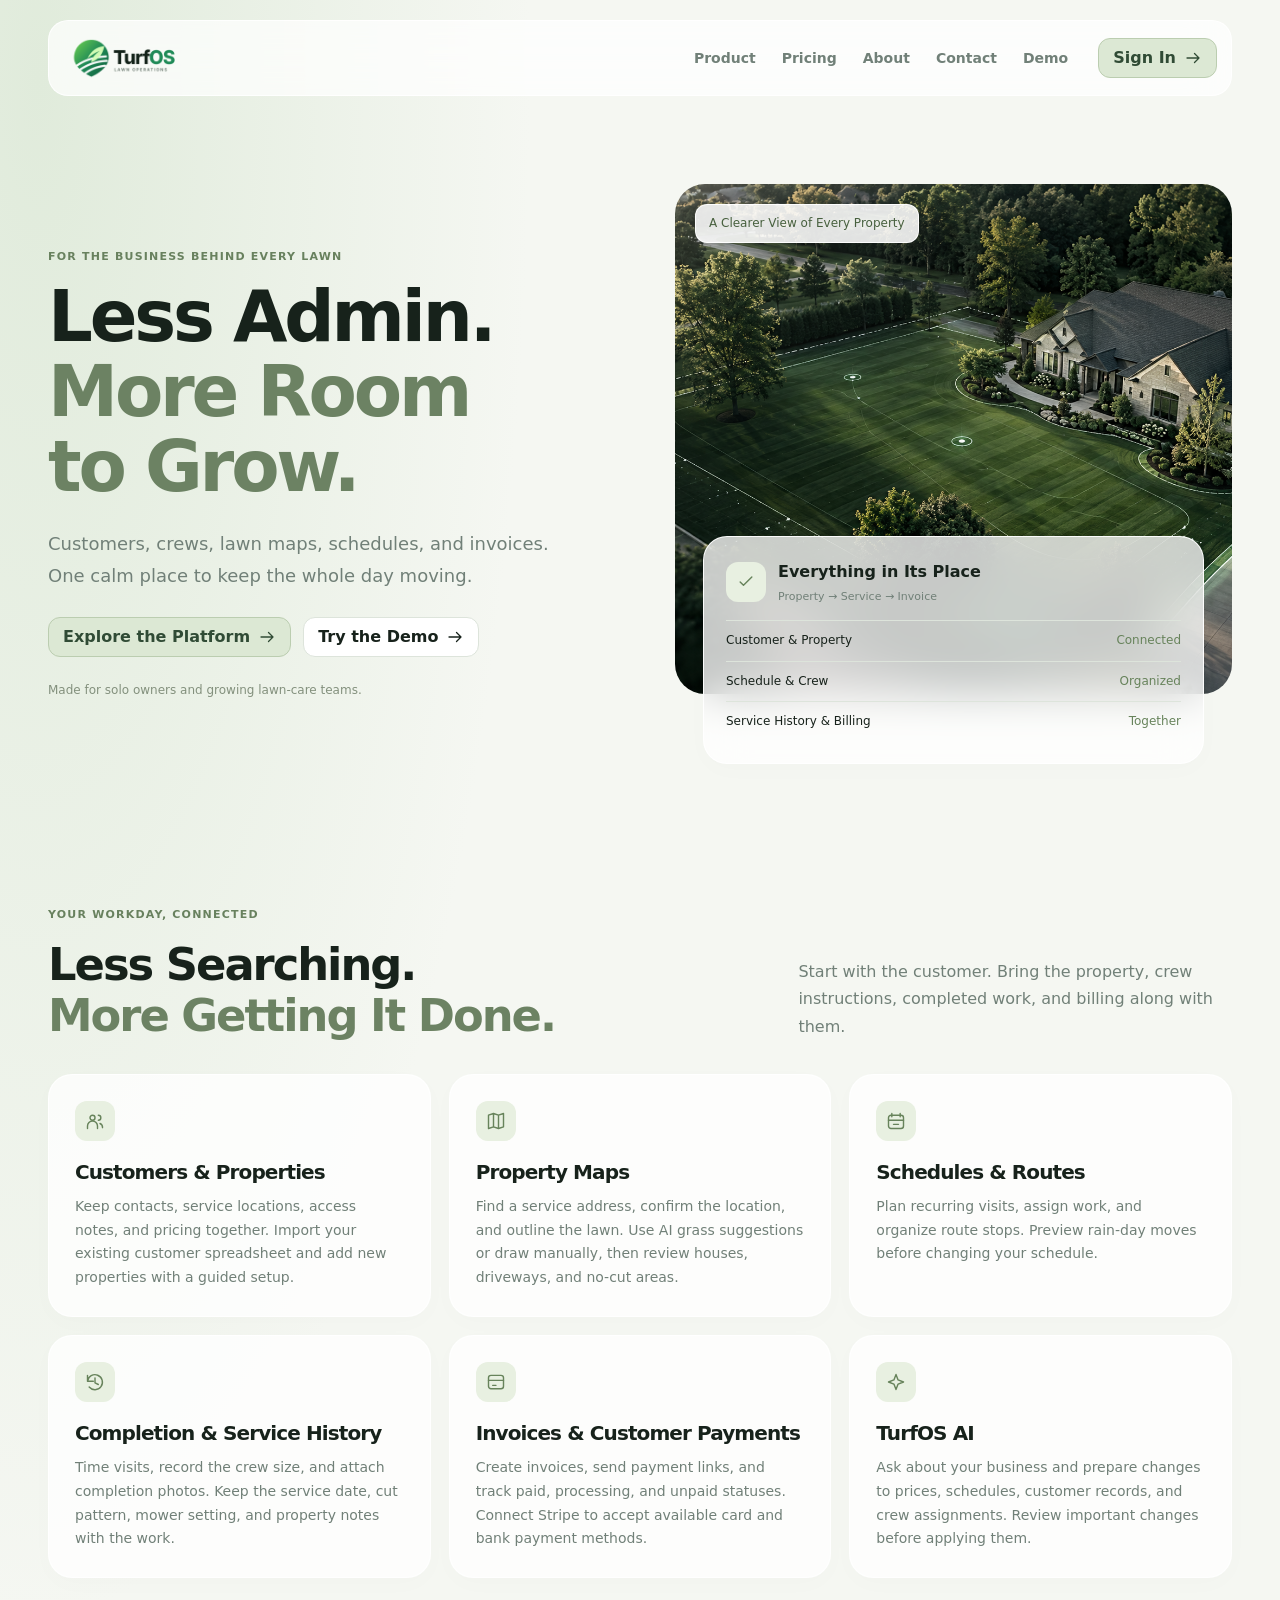
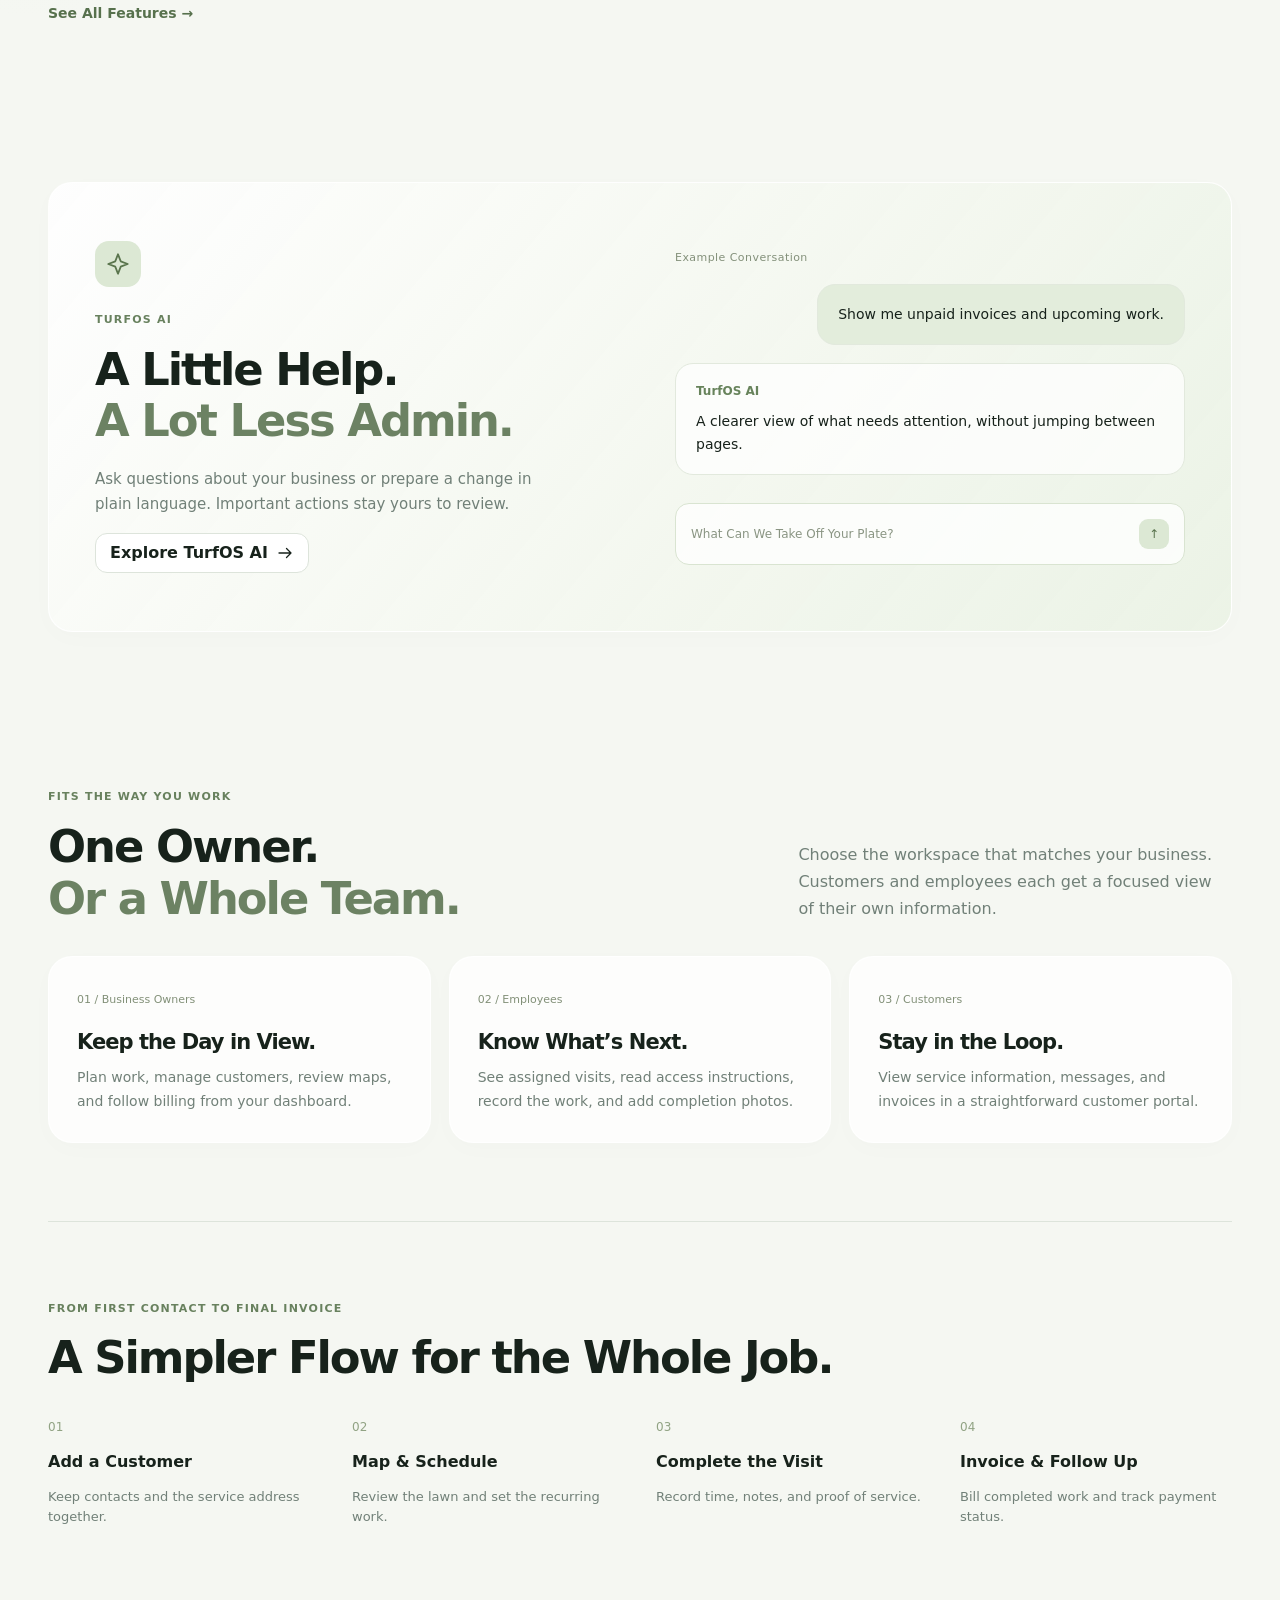
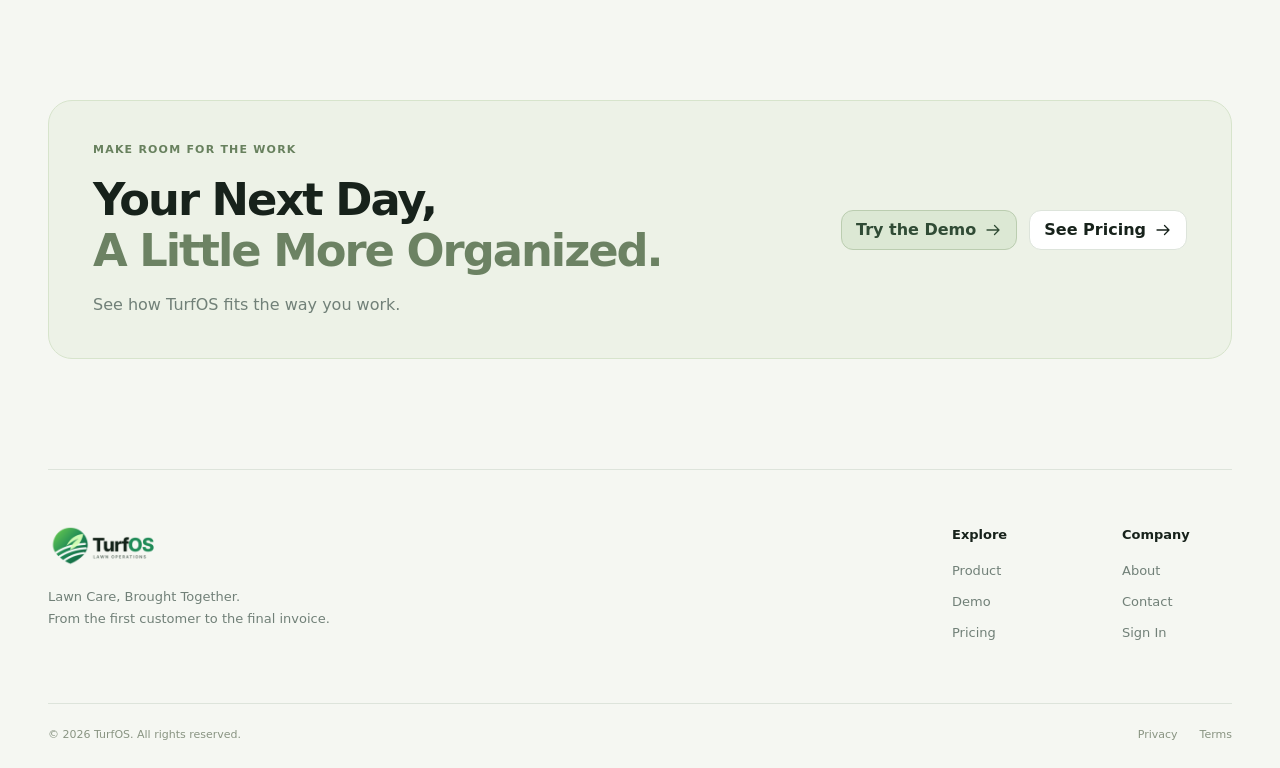
==== commit 9a0de06e: "pricing update" ====
--- a/index.html
+++ b/index.html
@@ -7,5 +7,5 @@
 <section class="section container"><div class="section-heading"><div><p class="eyebrow">Your Workday, Connected</p><h2>Less Searching.<br><span>More Getting It Done.</span></h2></div><p>Start with the customer. Bring the property, crew instructions, completed work, and billing along with them.</p></div><div class="feature-grid"><article class="feature-card panel"><span class="feature-icon"><svg viewBox="0 0 24 24" fill="none" stroke="currentColor" stroke-width="1.7" stroke-linecap="round" stroke-linejoin="round" aria-hidden="true"><circle cx="9" cy="8" r="3"/><path d="M3 21v-3a6 6 0 0 1 12 0v3M16 5a3 3 0 0 1 0 6M18 15a5 5 0 0 1 3 5"/></svg></span><h3>Customers & Properties</h3><p>Keep contacts, service locations, access notes, and pricing together. Import your existing customer spreadsheet and add new properties with a guided setup.</p></article><article class="feature-card panel"><span class="feature-icon"><svg viewBox="0 0 24 24" fill="none" stroke="currentColor" stroke-width="1.7" stroke-linecap="round" stroke-linejoin="round" aria-hidden="true"><path d="m3 5 6-2 6 2 6-2v16l-6 2-6-2-6 2Zm6-2v16m6-14v16"/></svg></span><h3>Property Maps</h3><p>Find a service address, confirm the location, and outline the lawn. Use AI grass suggestions or draw manually, then review houses, driveways, and no-cut areas.</p></article><article class="feature-card panel"><span class="feature-icon"><svg viewBox="0 0 24 24" fill="none" stroke="currentColor" stroke-width="1.7" stroke-linecap="round" stroke-linejoin="round" aria-hidden="true"><rect x="3" y="5" width="18" height="16" rx="3"/><path d="M7 3v4m10-4v4M3 11h18m-12 5h6"/></svg></span><h3>Schedules & Routes</h3><p>Plan recurring visits, assign work, and organize route stops. Preview rain-day moves before changing your schedule.</p></article><article class="feature-card panel"><span class="feature-icon"><svg viewBox="0 0 24 24" fill="none" stroke="currentColor" stroke-width="1.7" stroke-linecap="round" stroke-linejoin="round" aria-hidden="true"><path d="M3 11a9 9 0 1 1 2 7M3 4v7h7m2-4v6l4 2"/></svg></span><h3>Completion & Service History</h3><p>Time visits, record the crew size, and attach completion photos. Keep the service date, cut pattern, mower setting, and property notes with the work.</p></article><article class="feature-card panel"><span class="feature-icon"><svg viewBox="0 0 24 24" fill="none" stroke="currentColor" stroke-width="1.7" stroke-linecap="round" stroke-linejoin="round" aria-hidden="true"><rect x="3" y="4" width="18" height="16" rx="3"/><path d="M3 10h18m-13 6h4"/></svg></span><h3>Invoices & Customer Payments</h3><p>Create invoices, send payment links, and track paid, processing, and unpaid statuses. Connect Stripe to accept available card and bank payment methods.</p></article><article class="feature-card panel"><span class="feature-icon"><svg viewBox="0 0 24 24" fill="none" stroke="currentColor" stroke-width="1.7" stroke-linecap="round" stroke-linejoin="round" aria-hidden="true"><path d="m12 3 2.5 6.5L21 12l-6.5 2.5L12 21l-2.5-6.5L3 12l6.5-2.5Z"/></svg></span><h3>TurfOS AI</h3><p>Ask about your business and prepare changes to prices, schedules, customer records, and crew assignments. Review important changes before applying them.</p></article></div><a class="text-link" href="pages/product.html">See All Features →</a></section>
 <section class="section container"><div class="ai-feature panel"><div class="ai-feature-copy"><span class="ai-spark"><svg viewBox="0 0 24 24" fill="none" stroke="currentColor" stroke-width="1.7" stroke-linecap="round" stroke-linejoin="round" aria-hidden="true"><path d="m12 3 2.5 6.5L21 12l-6.5 2.5L12 21l-2.5-6.5L3 12l6.5-2.5Z"/></svg></span><p class="eyebrow">TurfOS AI</p><h2>A Little Help.<br><span>A Lot Less Admin.</span></h2><p>Ask questions about your business or prepare a change in plain language. Important actions stay yours to review.</p><a class="button secondary" href="pages/product.html#turfos-ai">Explore TurfOS AI<svg viewBox="0 0 24 24" fill="none" stroke="currentColor" stroke-width="1.7" stroke-linecap="round" stroke-linejoin="round" aria-hidden="true"><path d="M4 12h16m-6-6 6 6-6 6"/></svg></a></div><div class="conversation" aria-label="Example AI conversation"><span class="sample-label">Example Conversation</span><div class="chat user">Show me unpaid invoices and upcoming work.</div><div class="chat assistant"><span>TurfOS AI</span>A clearer view of what needs attention, without jumping between pages.</div><div class="sample-compose">What Can We Take Off Your Plate?<span>↑</span></div></div></div></section>
 <section class="section container"><div class="section-heading"><div><p class="eyebrow">Fits the Way You Work</p><h2>One Owner.<br><span>Or a Whole Team.</span></h2></div><p>Choose the workspace that matches your business. Customers and employees each get a focused view of their own information.</p></div><div class="role-grid"><article class="panel role-card"><span>01 / Business Owners</span><h3>Keep the Day in View.</h3><p>Plan work, manage customers, review maps, and follow billing from your dashboard.</p></article><article class="panel role-card"><span>02 / Employees</span><h3>Know What’s Next.</h3><p>See assigned visits, read access instructions, record the work, and add completion photos.</p></article><article class="panel role-card"><span>03 / Customers</span><h3>Stay in the Loop.</h3><p>View service information, messages, and invoices in a straightforward customer portal.</p></article></div></section>
-<section class="section container workflow-section"><p class="eyebrow">From First Contact to Final Invoice</p><h2>A Simpler Flow for the Whole Job.</h2><ol class="workflow"><li><b>01</b><strong>Add a Customer</strong><span>Keep contacts and the service address together.</span></li><li><b>02</b><strong>Map & Schedule</strong><span>Review the lawn and set the recurring work.</span></li><li><b>03</b><strong>Complete the Visit</strong><span>Record time, notes, and proof of service.</span></li><li><b>04</b><strong>Invoice & Follow Up</strong><span>Bill completed work and track payment status.</span></li></ol></section><section class="section container"><div class="closing-panel"><div><p class="eyebrow">Make Room for the Work</p><h2>Your Next Day,<br><span>A Little More Organized.</span></h2><p>See how TurfOS fits the way you work.</p></div><div class="actions"><a class="button primary" href="pages/demo.html">Try the Demo<svg viewBox="0 0 24 24" fill="none" stroke="currentColor" stroke-width="1.7" stroke-linecap="round" stroke-linejoin="round" aria-hidden="true"><path d="M4 12h16m-6-6 6 6-6 6"/></svg></a><a class="button secondary" href="pages/contact.html">Talk to Us<svg viewBox="0 0 24 24" fill="none" stroke="currentColor" stroke-width="1.7" stroke-linecap="round" stroke-linejoin="round" aria-hidden="true"><path d="M4 12h16m-6-6 6 6-6 6"/></svg></a></div></div></section></main>
+<section class="section container workflow-section"><p class="eyebrow">From First Contact to Final Invoice</p><h2>A Simpler Flow for the Whole Job.</h2><ol class="workflow"><li><b>01</b><strong>Add a Customer</strong><span>Keep contacts and the service address together.</span></li><li><b>02</b><strong>Map & Schedule</strong><span>Review the lawn and set the recurring work.</span></li><li><b>03</b><strong>Complete the Visit</strong><span>Record time, notes, and proof of service.</span></li><li><b>04</b><strong>Invoice & Follow Up</strong><span>Bill completed work and track payment status.</span></li></ol></section><section class="section container"><div class="closing-panel"><div><p class="eyebrow">Make Room for the Work</p><h2>Your Next Day,<br><span>A Little More Organized.</span></h2><p>See how TurfOS fits the way you work.</p></div><div class="actions"><a class="button primary" href="pages/demo.html">Try the Demo<svg viewBox="0 0 24 24" fill="none" stroke="currentColor" stroke-width="1.7" stroke-linecap="round" stroke-linejoin="round" aria-hidden="true"><path d="M4 12h16m-6-6 6 6-6 6"/></svg></a><a class="button secondary" href="pages/pricing.html">See Pricing<svg viewBox="0 0 24 24" fill="none" stroke="currentColor" stroke-width="1.7" stroke-linecap="round" stroke-linejoin="round" aria-hidden="true"><path d="M4 12h16m-6-6 6 6-6 6"/></svg></a></div></div></section></main>
 <footer class="site-footer container"><div><a class="logo" href="index.html"><img src="assets/turfos-logo.png" alt="TurfOS" width="145" height="58" loading="lazy"></a><p>Lawn Care, Brought Together.<br>From the first customer to the final invoice.</p></div><div class="footer-column"><h2>Explore</h2><a href="pages/product.html">Product</a><a href="pages/demo.html">Demo</a><a href="pages/pricing.html">Pricing</a></div><div class="footer-column"><h2>Company</h2><a href="pages/about.html">About</a><a href="pages/contact.html">Contact</a><a href="https://business.turfoperatingsystem.com">Sign In</a></div><div class="footer-bottom"><span>© 2026 TurfOS. All rights reserved.</span><div><a href="https://business.turfoperatingsystem.com/pages/privacy.html">Privacy</a><a href="https://business.turfoperatingsystem.com/pages/terms.html">Terms</a></div></div></footer><script src="scripts/script.js?v=20261026-refresh"></script></body></html>
